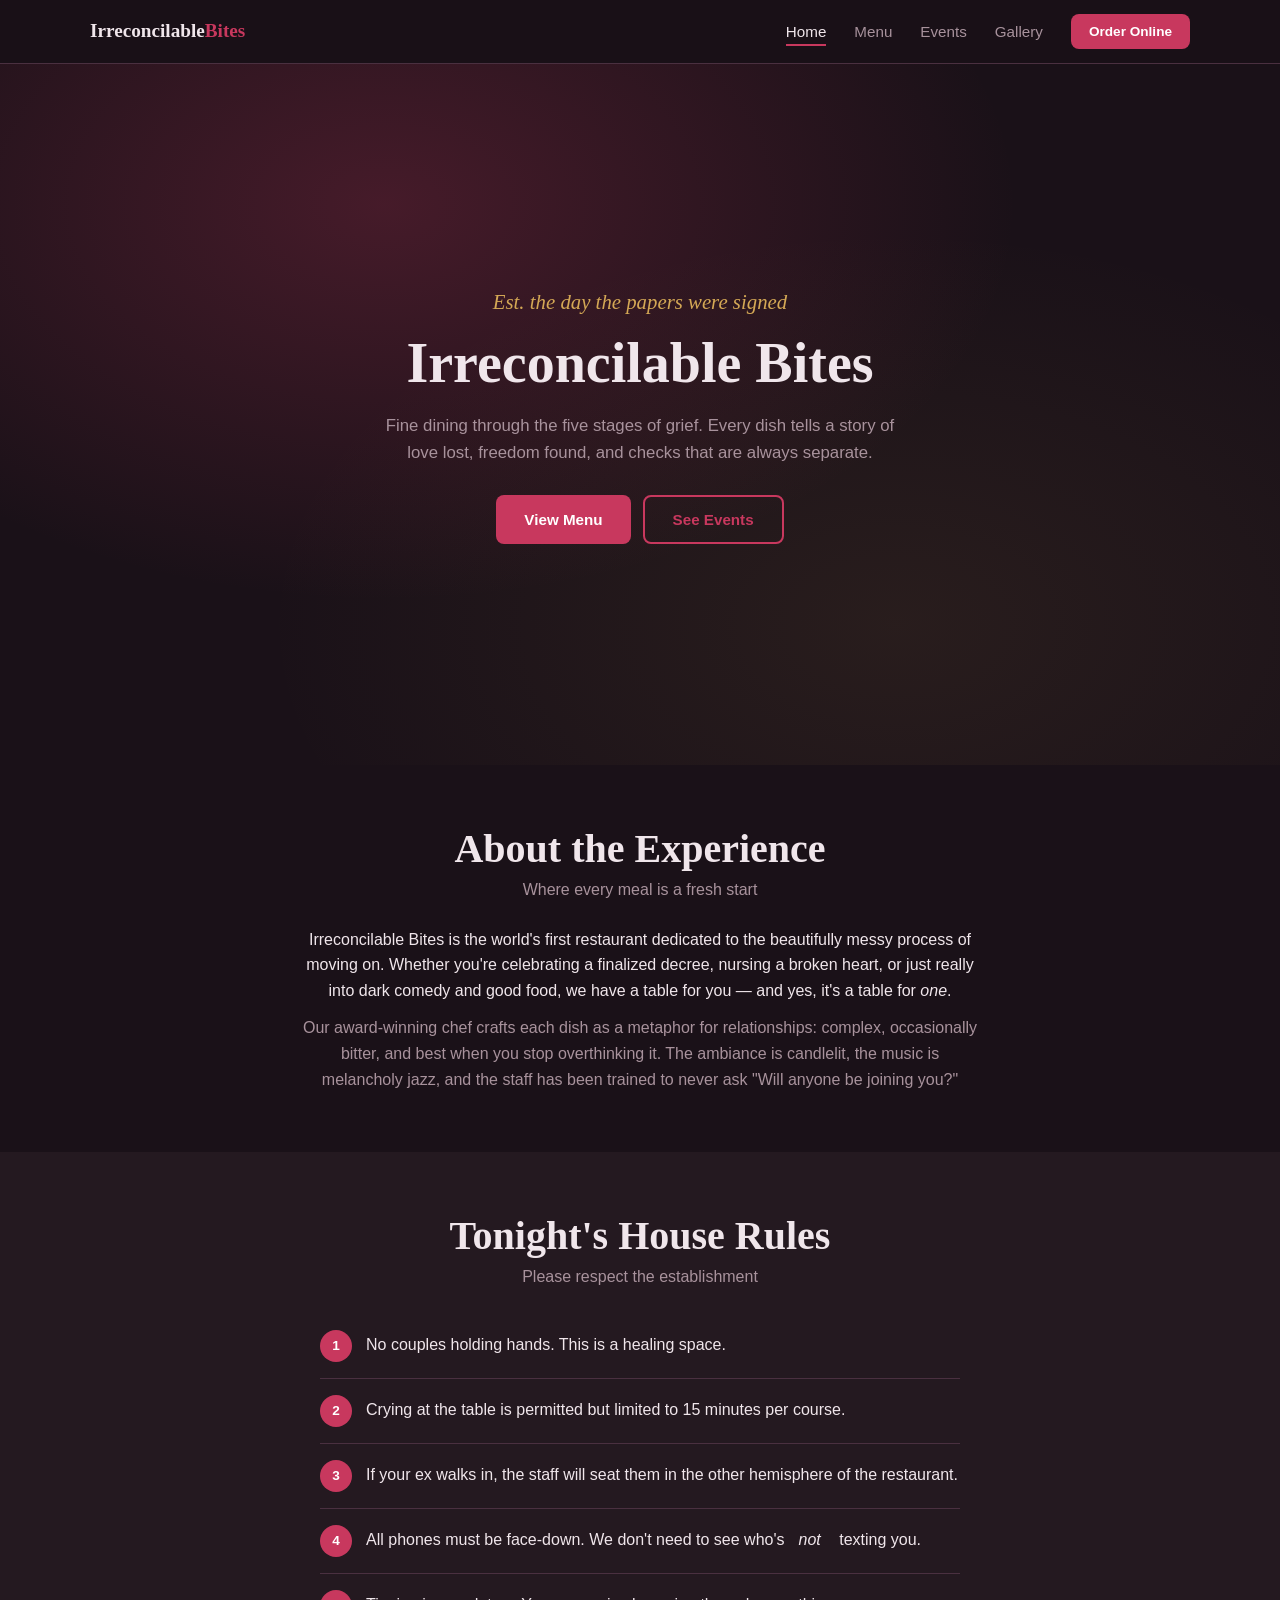
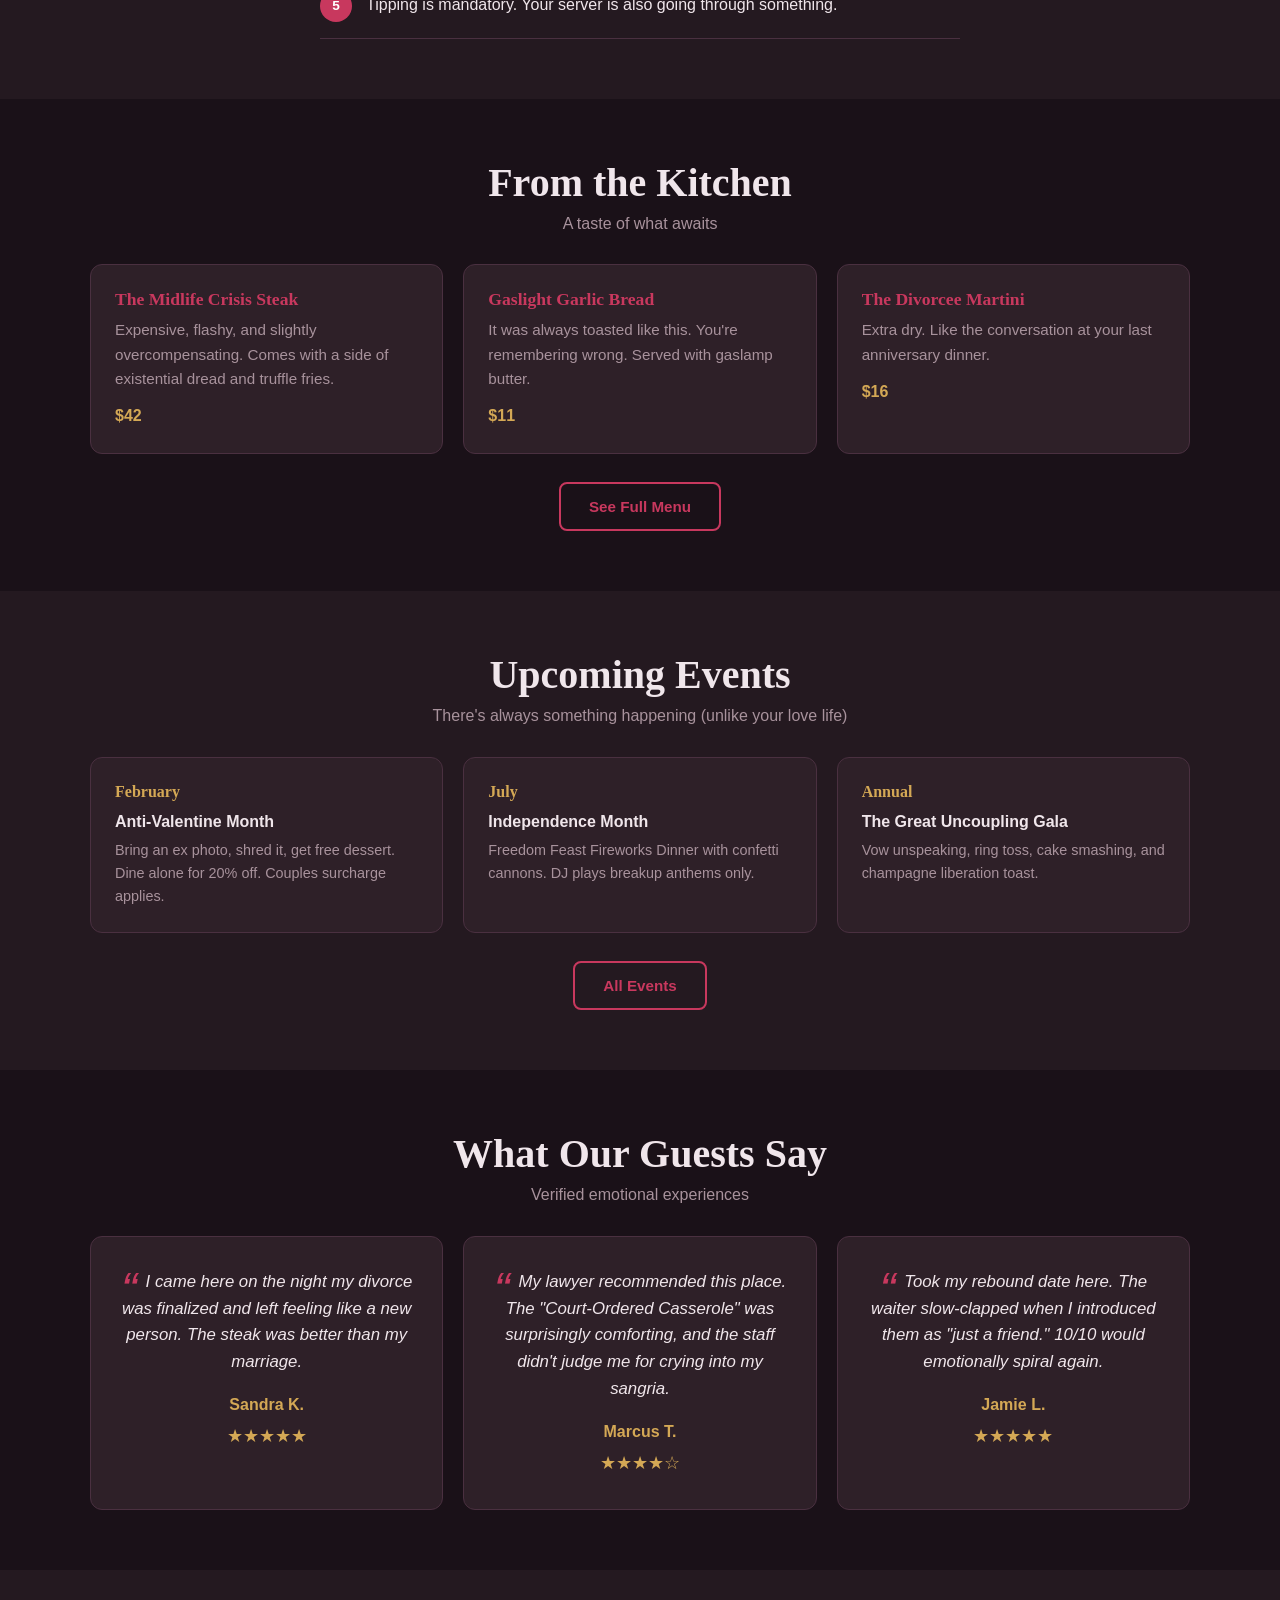
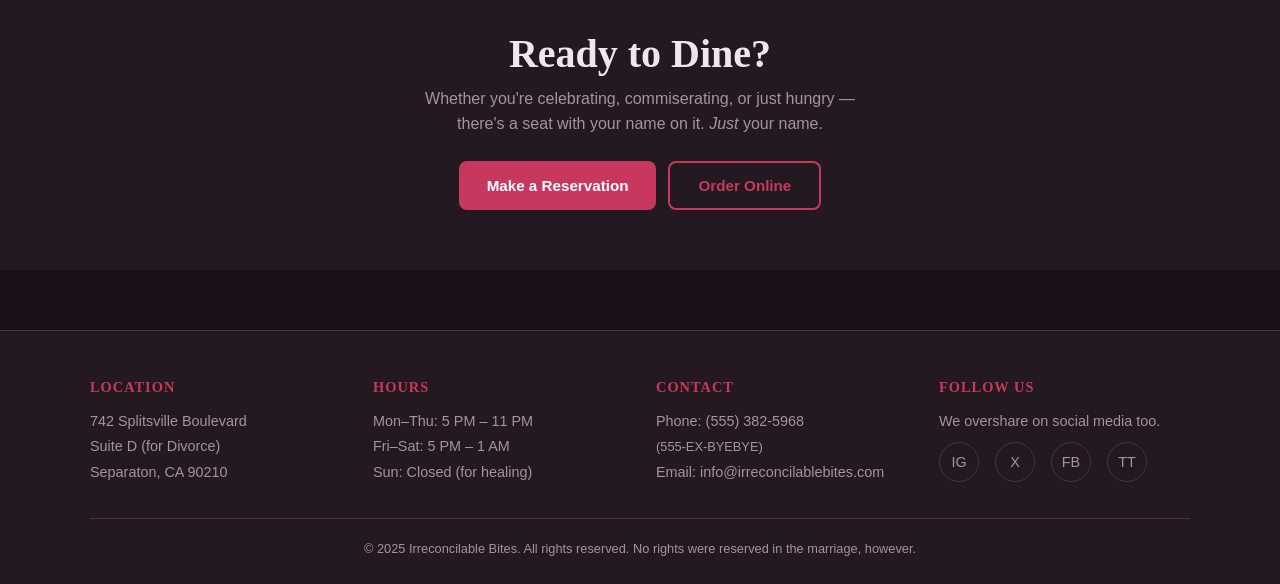
==== index.html @ db33abe3 "feat: build Irreconcilable Bites restaurant website Complete static website for a divorce-themed res" ====
<!DOCTYPE html>
<html lang="en">
<head>
  <meta charset="UTF-8">
  <meta name="viewport" content="width=device-width, initial-scale=1.0">
  <title>Irreconcilable Bites — Fine Dining Through the Five Stages</title>
  <meta name="description" content="A divorce-themed restaurant serving dark comedy, great food, and emotional closure. Book your table today.">
  <link rel="stylesheet" href="css/styles.css">
</head>
<body>

  <a href="#main" class="skip-link">Skip to main content</a>

  <!-- ─── Navigation ──────────────────────────── -->
  <nav class="site-nav" aria-label="Main navigation">
    <div class="container site-nav__inner">
      <a href="index.html" class="site-nav__logo" aria-label="Irreconcilable Bites Home">
        Irreconcilable<span>Bites</span>
      </a>
      <button class="site-nav__toggle" aria-expanded="false" aria-controls="nav-menu" aria-label="Toggle navigation menu">
        <span></span><span></span><span></span>
      </button>
      <ul id="nav-menu" class="site-nav__menu" data-open="false" role="list">
        <li><a href="index.html" class="site-nav__link" aria-current="page">Home</a></li>
        <li><a href="menu.html" class="site-nav__link">Menu</a></li>
        <li><a href="events.html" class="site-nav__link">Events</a></li>
        <li><a href="gallery.html" class="site-nav__link">Gallery</a></li>
        <li class="site-nav__order"><a href="#" class="btn btn--primary btn--sm" data-order-btn>Order Online</a></li>
      </ul>
    </div>
  </nav>

  <!-- ─── Hero ────────────────────────────────── -->
  <header class="hero">
    <div class="hero__content">
      <p class="hero__tagline">Est. the day the papers were signed</p>
      <h1 class="hero__title">Irreconcilable Bites</h1>
      <p class="hero__desc">
        Fine dining through the five stages of grief. Every dish tells a story of love lost, freedom found, and checks that are always&nbsp;separate.
      </p>
      <div class="btn-group hero__buttons">
        <a href="menu.html" class="btn btn--primary">View Menu</a>
        <a href="events.html" class="btn btn--outline">See Events</a>
      </div>
    </div>
  </header>

  <!-- ─── Main Content ────────────────────────── -->
  <main id="main">

    <!-- About -->
    <section class="section" aria-labelledby="about-heading">
      <div class="container text-center">
        <h2 id="about-heading">About the Experience</h2>
        <p class="section-subtitle">Where every meal is a fresh start</p>
        <div style="max-width:680px; margin:24px auto 0;">
          <p>
            Irreconcilable Bites is the world's first restaurant dedicated to the beautifully messy process of moving on. Whether you're celebrating a finalized decree, nursing a broken heart, or just really into dark comedy and good food, we have a table for you &mdash; and yes, it's a table for <em>one</em>.
          </p>
          <p style="margin-top:12px; color: var(--color-text-muted);">
            Our award-winning chef crafts each dish as a metaphor for relationships: complex, occasionally bitter, and best when you stop overthinking it. The ambiance is candlelit, the music is melancholy jazz, and the staff has been trained to never ask "Will anyone be joining you?"
          </p>
        </div>
      </div>
    </section>

    <!-- House Rules -->
    <section class="section section--alt" aria-labelledby="rules-heading">
      <div class="container text-center">
        <h2 id="rules-heading">Tonight's House Rules</h2>
        <p class="section-subtitle">Please respect the establishment</p>
        <ol class="rules-list">
          <li>No couples holding hands. This is a healing space.</li>
          <li>Crying at the table is permitted but limited to 15 minutes per course.</li>
          <li>If your ex walks in, the staff will seat them in the other hemisphere of the restaurant.</li>
          <li>All phones must be face-down. We don't need to see who's <em>not</em>&nbsp;texting you.</li>
          <li>Tipping is mandatory. Your server is also going through something.</li>
        </ol>
      </div>
    </section>

    <!-- Featured Menu Teaser -->
    <section class="section" aria-labelledby="menu-teaser-heading">
      <div class="container">
        <div class="text-center">
          <h2 id="menu-teaser-heading">From the Kitchen</h2>
          <p class="section-subtitle">A taste of what awaits</p>
        </div>
        <div class="grid grid--3" style="margin-top:28px;">
          <div class="card animate-in">
            <h3 style="color:var(--color-accent); font-size:1.1rem;">The Midlife Crisis Steak</h3>
            <p style="color:var(--color-text-muted); margin-top:8px; font-size:.95rem;">
              Expensive, flashy, and slightly overcompensating. Comes with a side of existential dread and truffle fries.
            </p>
            <p style="color:var(--color-gold); margin-top:12px; font-weight:700;">$42</p>
          </div>
          <div class="card animate-in">
            <h3 style="color:var(--color-accent); font-size:1.1rem;">Gaslight Garlic Bread</h3>
            <p style="color:var(--color-text-muted); margin-top:8px; font-size:.95rem;">
              It was always toasted like this. You're remembering wrong. Served with gaslamp butter.
            </p>
            <p style="color:var(--color-gold); margin-top:12px; font-weight:700;">$11</p>
          </div>
          <div class="card animate-in">
            <h3 style="color:var(--color-accent); font-size:1.1rem;">The Divorcee Martini</h3>
            <p style="color:var(--color-text-muted); margin-top:8px; font-size:.95rem;">
              Extra dry. Like the conversation at your last anniversary dinner.
            </p>
            <p style="color:var(--color-gold); margin-top:12px; font-weight:700;">$16</p>
          </div>
        </div>
        <div class="text-center" style="margin-top:28px;">
          <a href="menu.html" class="btn btn--outline">See Full Menu</a>
        </div>
      </div>
    </section>

    <!-- Featured Events Teaser -->
    <section class="section section--alt" aria-labelledby="events-teaser-heading">
      <div class="container">
        <div class="text-center">
          <h2 id="events-teaser-heading">Upcoming Events</h2>
          <p class="section-subtitle">There's always something happening (unlike your love life)</p>
        </div>
        <div class="grid grid--3" style="margin-top:28px;">
          <div class="card animate-in">
            <h3 style="font-size:1rem; color:var(--color-gold);">February</h3>
            <p style="font-weight:600; margin-top:8px;">Anti-Valentine Month</p>
            <p style="color:var(--color-text-muted); font-size:.9rem; margin-top:4px;">
              Bring an ex photo, shred it, get free dessert. Dine alone for 20% off. Couples surcharge applies.
            </p>
          </div>
          <div class="card animate-in">
            <h3 style="font-size:1rem; color:var(--color-gold);">July</h3>
            <p style="font-weight:600; margin-top:8px;">Independence Month</p>
            <p style="color:var(--color-text-muted); font-size:.9rem; margin-top:4px;">
              Freedom Feast Fireworks Dinner with confetti cannons. DJ plays breakup anthems only.
            </p>
          </div>
          <div class="card animate-in">
            <h3 style="font-size:1rem; color:var(--color-gold);">Annual</h3>
            <p style="font-weight:600; margin-top:8px;">The Great Uncoupling Gala</p>
            <p style="color:var(--color-text-muted); font-size:.9rem; margin-top:4px;">
              Vow unspeaking, ring toss, cake smashing, and champagne liberation toast.
            </p>
          </div>
        </div>
        <div class="text-center" style="margin-top:28px;">
          <a href="events.html" class="btn btn--outline">All Events</a>
        </div>
      </div>
    </section>

    <!-- Testimonials -->
    <section class="section" aria-labelledby="testimonials-heading">
      <div class="container">
        <div class="text-center">
          <h2 id="testimonials-heading">What Our Guests Say</h2>
          <p class="section-subtitle">Verified emotional experiences</p>
        </div>
        <div class="grid grid--3" style="margin-top:28px;">
          <div class="card testimonial animate-in">
            <p class="testimonial__text">
              I came here on the night my divorce was finalized and left feeling like a new person. The steak was better than my marriage.
            </p>
            <p class="testimonial__author">Sandra K.</p>
            <p class="testimonial__stars" aria-label="5 out of 5 stars">&#9733;&#9733;&#9733;&#9733;&#9733;</p>
          </div>
          <div class="card testimonial animate-in">
            <p class="testimonial__text">
              My lawyer recommended this place. The "Court-Ordered Casserole" was surprisingly comforting, and the staff didn't judge me for crying into my sangria.
            </p>
            <p class="testimonial__author">Marcus T.</p>
            <p class="testimonial__stars" aria-label="4 out of 5 stars">&#9733;&#9733;&#9733;&#9733;&#9734;</p>
          </div>
          <div class="card testimonial animate-in">
            <p class="testimonial__text">
              Took my rebound date here. The waiter slow-clapped when I introduced them as "just a friend." 10/10 would emotionally spiral again.
            </p>
            <p class="testimonial__author">Jamie L.</p>
            <p class="testimonial__stars" aria-label="5 out of 5 stars">&#9733;&#9733;&#9733;&#9733;&#9733;</p>
          </div>
        </div>
      </div>
    </section>

    <!-- CTA -->
    <section class="section section--alt text-center">
      <div class="container">
        <h2>Ready to Dine?</h2>
        <p style="color:var(--color-text-muted); margin-top:8px; max-width:480px; margin-left:auto; margin-right:auto;">
          Whether you're celebrating, commiserating, or just hungry &mdash; there's a seat with your name on it. <em>Just</em> your name.
        </p>
        <div class="btn-group" style="justify-content:center; margin-top:24px;">
          <button class="btn btn--primary" data-reservation-btn>Make a Reservation</button>
          <a href="#" class="btn btn--outline" data-order-btn>Order Online</a>
        </div>
      </div>
    </section>

  </main>

  <!-- ─── Footer ──────────────────────────────── -->
  <footer class="site-footer">
    <div class="container">
      <div class="footer-grid">
        <div class="footer-col">
          <h4>Location</h4>
          <p>
            742 Splitsville Boulevard<br>
            Suite D (for Divorce)<br>
            Separaton, CA 90210
          </p>
        </div>
        <div class="footer-col">
          <h4>Hours</h4>
          <p>
            Mon&ndash;Thu: 5 PM &ndash; 11 PM<br>
            Fri&ndash;Sat: 5 PM &ndash; 1 AM<br>
            Sun: Closed (for healing)
          </p>
        </div>
        <div class="footer-col">
          <h4>Contact</h4>
          <p>
            Phone: (555) 382-5968<br>
            <span style="font-size:.8rem; color:var(--color-text-muted);">(555-EX-BYEBYE)<br></span>
            Email: info@irreconcilablebites.com
          </p>
        </div>
        <div class="footer-col">
          <h4>Follow Us</h4>
          <p>We overshare on social media too.</p>
          <div class="footer-social">
            <a href="#" aria-label="Instagram" title="Instagram">IG</a>
            <a href="#" aria-label="Twitter / X" title="Twitter / X">X</a>
            <a href="#" aria-label="Facebook" title="Facebook">FB</a>
            <a href="#" aria-label="TikTok" title="TikTok">TT</a>
          </div>
        </div>
      </div>
      <div class="footer-bottom">
        <p>&copy; 2025 Irreconcilable Bites. All rights reserved. No rights were reserved in the marriage, however.</p>
      </div>
    </div>
  </footer>

  <!-- ─── Order Online Modal ──────────────────── -->
  <div class="modal-overlay" id="order-modal" data-open="false" role="dialog" aria-modal="true" aria-labelledby="order-modal-title">
    <div class="modal">
      <button class="modal__close" aria-label="Close modal">&times;</button>
      <div class="modal__icon" aria-hidden="true">&#9878;</div>
      <h2 id="order-modal-title">Online Ordering</h2>
      <p>Online ordering is currently <strong>under litigation</strong>. Our lawyers and our delivery drivers are working through some things.</p>
      <p style="font-size:.85rem; color:var(--color-text-muted);">Please visit us in person or call (555) 382-5968 to place a takeout order. Separate bags available upon request.</p>
      <button class="btn btn--primary" style="margin-top:12px;" onclick="document.getElementById('order-modal').setAttribute('data-open','false');document.body.style.overflow='';">Understood</button>
    </div>
  </div>

  <!-- ─── Reservation Modal ───────────────────── -->
  <div class="modal-overlay" id="reservation-modal" data-open="false" role="dialog" aria-modal="true" aria-labelledby="res-modal-title">
    <div class="modal" style="text-align:left;">
      <button class="modal__close" aria-label="Close modal">&times;</button>
      <h2 id="res-modal-title" style="text-align:center;">Make a Reservation</h2>
      <p style="text-align:center; margin-bottom:20px;">Tables for one are our specialty.</p>

      <form id="reservation-form" class="reservation-form" novalidate>
        <div class="form-group">
          <label for="res-name">Name</label>
          <input type="text" id="res-name" required placeholder="Your name (not your ex's)">
          <p class="form-error">Please enter your name.</p>
        </div>
        <div class="form-group">
          <label for="res-email">Email</label>
          <input type="email" id="res-email" required placeholder="you@freedom.com">
          <p class="form-error">Please enter a valid email.</p>
        </div>
        <div class="form-group">
          <label for="res-date">Date</label>
          <input type="date" id="res-date" required>
          <p class="form-error">Please select a date.</p>
        </div>
        <div class="form-group">
          <label for="res-guests">Party Size</label>
          <select id="res-guests" required>
            <option value="">Select...</option>
            <option value="1">1 (Recommended)</option>
            <option value="2">2 (We won't judge)</option>
            <option value="3-4">3-4</option>
            <option value="5+">5+ (Support group?)</option>
          </select>
          <p class="form-error">Please select a party size.</p>
        </div>
        <div class="form-group">
          <label for="res-occasion">Occasion</label>
          <select id="res-occasion">
            <option value="">Prefer not to say</option>
            <option value="finalization">Finalization Celebration</option>
            <option value="healing">Healing Dinner</option>
            <option value="rebound">Rebound Date</option>
            <option value="custody">Post-Custody Hearing</option>
            <option value="birthday">Birthday (Solo)</option>
            <option value="other">Other (It's complicated)</option>
          </select>
        </div>
        <button type="submit" class="btn btn--primary" style="width:100%; justify-content:center; margin-top:8px;">Submit Reservation</button>
      </form>

      <div class="reservation-success">
        <div style="text-align:center;">
          <div class="modal__icon" aria-hidden="true">&#9878;</div>
          <h3>Reservation Pending Arbitration</h3>
          <p style="margin-top:12px;">Your reservation has been submitted and is currently <strong>pending arbitration</strong>. A mediator (host) will contact you within 24&ndash;48 business hours to finalize seating arrangements.</p>
          <p style="font-size:.85rem; color:var(--color-text-muted); margin-top:8px;">Confirmation number: DIV-2025-&#8203;4829</p>
          <button class="btn btn--primary" style="margin-top:16px;" onclick="document.getElementById('reservation-modal').setAttribute('data-open','false');document.body.style.overflow='';">Close</button>
        </div>
      </div>
    </div>
  </div>

  <script src="js/main.js"></script>
</body>
</html>
---- css/styles.css ----
/* ===================================================
   Irreconcilable Bites — Global Stylesheet
   Mobile-first, CSS custom properties, dark & classy
   =================================================== */

/* --- CSS Variables / Theme --- */
:root {
  --color-bg: #1a1118;
  --color-bg-alt: #241920;
  --color-surface: #2e2028;
  --color-surface-hover: #3a2a33;
  --color-border: #4a3040;
  --color-text: #f0e6eb;
  --color-text-muted: #a8929c;
  --color-accent: #c8385e;
  --color-accent-hover: #e0476f;
  --color-accent-glow: rgba(200, 56, 94, 0.25);
  --color-gold: #d4a855;
  --color-success: #5cb85c;
  --font-heading: 'Georgia', 'Times New Roman', serif;
  --font-body: -apple-system, BlinkMacSystemFont, 'Segoe UI', Roboto, 'Helvetica Neue', Arial, sans-serif;
  --max-width: 1140px;
  --nav-height: 64px;
  --radius: 8px;
  --radius-lg: 12px;
  --shadow: 0 4px 24px rgba(0,0,0,.4);
  --shadow-sm: 0 2px 8px rgba(0,0,0,.3);
  --transition: .25s ease;
}

/* --- Reset & Base --- */
*, *::before, *::after { box-sizing: border-box; margin: 0; padding: 0; }

html {
  scroll-behavior: smooth;
  scroll-padding-top: calc(var(--nav-height) + 16px);
}

body {
  font-family: var(--font-body);
  background: var(--color-bg);
  color: var(--color-text);
  line-height: 1.6;
  -webkit-font-smoothing: antialiased;
  overflow-x: hidden;
}

img { max-width: 100%; display: block; }

a {
  color: var(--color-accent);
  text-decoration: none;
  transition: color var(--transition);
}
a:hover, a:focus-visible { color: var(--color-accent-hover); }

/* --- Skip Link --- */
.skip-link {
  position: absolute;
  top: -100%;
  left: 16px;
  background: var(--color-accent);
  color: #fff;
  padding: 8px 16px;
  border-radius: var(--radius);
  z-index: 10000;
  font-weight: 600;
  transition: top var(--transition);
}
.skip-link:focus {
  top: 8px;
}

/* --- Focus States --- */
:focus-visible {
  outline: 2px solid var(--color-accent);
  outline-offset: 2px;
}

/* --- Typography --- */
h1, h2, h3, h4, h5, h6 {
  font-family: var(--font-heading);
  line-height: 1.2;
  color: var(--color-text);
}
h1 { font-size: clamp(2rem, 5vw, 3.5rem); }
h2 { font-size: clamp(1.5rem, 4vw, 2.5rem); }
h3 { font-size: clamp(1.2rem, 3vw, 1.6rem); }

.section-subtitle {
  color: var(--color-text-muted);
  font-size: 1rem;
  margin-top: .25rem;
}

/* --- Layout Utilities --- */
.container {
  width: 100%;
  max-width: var(--max-width);
  margin: 0 auto;
  padding: 0 20px;
}

.section {
  padding: 60px 0;
}

.section--alt {
  background: var(--color-bg-alt);
}

.text-center { text-align: center; }

/* --- Buttons --- */
.btn {
  display: inline-flex;
  align-items: center;
  gap: 6px;
  padding: 12px 28px;
  border: none;
  border-radius: var(--radius);
  font-family: var(--font-body);
  font-size: .95rem;
  font-weight: 600;
  cursor: pointer;
  transition: all var(--transition);
  text-decoration: none;
  line-height: 1.4;
}

.btn--primary {
  background: var(--color-accent);
  color: #fff;
}
.btn--primary:hover, .btn--primary:focus-visible {
  background: var(--color-accent-hover);
  color: #fff;
  transform: translateY(-1px);
  box-shadow: 0 4px 16px var(--color-accent-glow);
}
.btn--primary:active { transform: translateY(0); }

.btn--outline {
  background: transparent;
  color: var(--color-accent);
  border: 2px solid var(--color-accent);
}
.btn--outline:hover, .btn--outline:focus-visible {
  background: var(--color-accent);
  color: #fff;
  transform: translateY(-1px);
}

.btn--ghost {
  background: transparent;
  color: var(--color-text-muted);
  padding: 8px 16px;
}
.btn--ghost:hover { color: var(--color-text); }

.btn--sm { padding: 8px 18px; font-size: .85rem; }

.btn-group {
  display: flex;
  flex-wrap: wrap;
  gap: 12px;
}

/* --- Navigation --- */
.site-nav {
  position: sticky;
  top: 0;
  z-index: 1000;
  background: rgba(26, 17, 24, .92);
  backdrop-filter: blur(12px);
  -webkit-backdrop-filter: blur(12px);
  border-bottom: 1px solid var(--color-border);
  height: var(--nav-height);
}

.site-nav__inner {
  display: flex;
  align-items: center;
  justify-content: space-between;
  height: 100%;
}

.site-nav__logo {
  font-family: var(--font-heading);
  font-size: 1.2rem;
  color: var(--color-text);
  font-weight: 700;
  white-space: nowrap;
}
.site-nav__logo span { color: var(--color-accent); }

.site-nav__toggle {
  display: flex;
  flex-direction: column;
  gap: 5px;
  background: none;
  border: none;
  cursor: pointer;
  padding: 8px;
  z-index: 1001;
}
.site-nav__toggle span {
  display: block;
  width: 24px;
  height: 2px;
  background: var(--color-text);
  transition: all var(--transition);
  border-radius: 2px;
}
.site-nav__toggle[aria-expanded="true"] span:nth-child(1) {
  transform: translateY(7px) rotate(45deg);
}
.site-nav__toggle[aria-expanded="true"] span:nth-child(2) { opacity: 0; }
.site-nav__toggle[aria-expanded="true"] span:nth-child(3) {
  transform: translateY(-7px) rotate(-45deg);
}

.site-nav__menu {
  list-style: none;
  position: fixed;
  top: var(--nav-height);
  left: 0;
  right: 0;
  bottom: 0;
  background: var(--color-bg);
  display: flex;
  flex-direction: column;
  align-items: center;
  justify-content: center;
  gap: 24px;
  transform: translateX(100%);
  transition: transform .3s ease;
}
.site-nav__menu[data-open="true"] {
  transform: translateX(0);
}

.site-nav__link {
  color: var(--color-text-muted);
  font-size: 1.1rem;
  font-weight: 500;
  padding: 4px 0;
  position: relative;
  transition: color var(--transition);
}
.site-nav__link::after {
  content: '';
  position: absolute;
  bottom: -2px;
  left: 0;
  width: 0;
  height: 2px;
  background: var(--color-accent);
  transition: width var(--transition);
}
.site-nav__link:hover,
.site-nav__link:focus-visible,
.site-nav__link[aria-current="page"] {
  color: var(--color-text);
}
.site-nav__link:hover::after,
.site-nav__link:focus-visible::after,
.site-nav__link[aria-current="page"]::after {
  width: 100%;
}

.site-nav__order {
  margin-top: 8px;
}

/* Desktop nav */
@media (min-width: 768px) {
  .site-nav__toggle { display: none; }

  .site-nav__menu {
    position: static;
    transform: none;
    flex-direction: row;
    background: none;
    gap: 28px;
  }

  .site-nav__link { font-size: .95rem; }
  .site-nav__order { margin-top: 0; }
}

/* --- Hero --- */
.hero {
  min-height: calc(85vh - var(--nav-height));
  display: flex;
  align-items: center;
  justify-content: center;
  text-align: center;
  padding: 60px 20px;
  position: relative;
  background:
    radial-gradient(ellipse at 30% 20%, var(--color-accent-glow) 0%, transparent 50%),
    radial-gradient(ellipse at 70% 80%, rgba(212, 168, 85, .08) 0%, transparent 50%),
    var(--color-bg);
}

.hero__content { max-width: 700px; }

.hero__tagline {
  font-family: var(--font-heading);
  font-style: italic;
  font-size: clamp(1rem, 2.5vw, 1.3rem);
  color: var(--color-gold);
  margin-bottom: 12px;
}

.hero__title {
  margin-bottom: 16px;
}

.hero__desc {
  color: var(--color-text-muted);
  font-size: 1.05rem;
  margin-bottom: 28px;
  max-width: 540px;
  margin-left: auto;
  margin-right: auto;
}

.hero__buttons {
  justify-content: center;
}

/* --- Cards --- */
.card {
  background: var(--color-surface);
  border: 1px solid var(--color-border);
  border-radius: var(--radius-lg);
  padding: 24px;
  transition: all var(--transition);
}
.card:hover {
  border-color: var(--color-accent);
  box-shadow: 0 0 0 1px var(--color-accent), var(--shadow);
}

/* --- Grid Layouts --- */
.grid { display: grid; gap: 20px; }
.grid--2 { grid-template-columns: 1fr; }
.grid--3 { grid-template-columns: 1fr; }
.grid--4 { grid-template-columns: repeat(2, 1fr); }

@media (min-width: 640px) {
  .grid--2 { grid-template-columns: repeat(2, 1fr); }
  .grid--3 { grid-template-columns: repeat(2, 1fr); }
}

@media (min-width: 900px) {
  .grid--3 { grid-template-columns: repeat(3, 1fr); }
  .grid--4 { grid-template-columns: repeat(4, 1fr); }
}

/* --- House Rules --- */
.rules-list {
  list-style: none;
  max-width: 640px;
  margin: 24px auto 0;
  counter-reset: rule;
}
.rules-list li {
  counter-increment: rule;
  padding: 16px 0;
  border-bottom: 1px solid var(--color-border);
  display: flex;
  gap: 14px;
  align-items: baseline;
}
.rules-list li::before {
  content: counter(rule);
  display: flex;
  align-items: center;
  justify-content: center;
  min-width: 32px;
  height: 32px;
  border-radius: 50%;
  background: var(--color-accent);
  color: #fff;
  font-weight: 700;
  font-size: .85rem;
}

/* --- Testimonials --- */
.testimonial {
  text-align: center;
  padding: 32px 24px;
}
.testimonial__text {
  font-style: italic;
  font-size: 1.05rem;
  margin-bottom: 16px;
  position: relative;
}
.testimonial__text::before {
  content: '\201C';
  font-size: 3rem;
  color: var(--color-accent);
  line-height: 0;
  vertical-align: -.4em;
  margin-right: 4px;
}
.testimonial__author {
  color: var(--color-gold);
  font-weight: 600;
}
.testimonial__stars {
  color: var(--color-gold);
  font-size: 1.1rem;
  margin-top: 4px;
}

/* --- Menu Page --- */
.accordion { margin-top: 24px; }

.accordion__item {
  border: 1px solid var(--color-border);
  border-radius: var(--radius-lg);
  margin-bottom: 12px;
  overflow: hidden;
}

.accordion__header {
  width: 100%;
  background: var(--color-surface);
  border: none;
  color: var(--color-text);
  font-family: var(--font-heading);
  font-size: 1.15rem;
  padding: 18px 24px;
  display: flex;
  align-items: center;
  justify-content: space-between;
  cursor: pointer;
  transition: background var(--transition);
}
.accordion__header:hover { background: var(--color-surface-hover); }

.accordion__icon {
  font-size: 1.3rem;
  transition: transform var(--transition);
  color: var(--color-accent);
}
.accordion__header[aria-expanded="true"] .accordion__icon {
  transform: rotate(180deg);
}

.accordion__body {
  max-height: 0;
  overflow: hidden;
  transition: max-height .35s ease;
}
.accordion__body__inner {
  padding: 0 24px 20px;
}

.menu-item {
  padding: 14px 0;
  border-bottom: 1px solid var(--color-border);
  display: flex;
  justify-content: space-between;
  align-items: flex-start;
  gap: 16px;
}
.menu-item:last-child { border-bottom: none; }

.menu-item__info { flex: 1; }
.menu-item__name {
  font-weight: 600;
  color: var(--color-text);
}
.menu-item__desc {
  color: var(--color-text-muted);
  font-size: .9rem;
  margin-top: 2px;
}
.menu-item__price {
  color: var(--color-gold);
  font-weight: 700;
  white-space: nowrap;
}

/* --- Separate Checks Toggle --- */
.separate-checks-bar {
  display: flex;
  align-items: center;
  justify-content: center;
  gap: 12px;
  padding: 16px;
  margin-bottom: 24px;
  background: var(--color-surface);
  border: 1px solid var(--color-border);
  border-radius: var(--radius-lg);
}

.toggle-switch {
  position: relative;
  width: 52px;
  height: 28px;
}
.toggle-switch input {
  opacity: 0;
  width: 0;
  height: 0;
  position: absolute;
}
.toggle-switch__slider {
  position: absolute;
  inset: 0;
  background: var(--color-border);
  border-radius: 28px;
  cursor: pointer;
  transition: background var(--transition);
}
.toggle-switch__slider::before {
  content: '';
  position: absolute;
  width: 22px;
  height: 22px;
  left: 3px;
  bottom: 3px;
  background: #fff;
  border-radius: 50%;
  transition: transform var(--transition);
}
.toggle-switch input:checked + .toggle-switch__slider {
  background: var(--color-accent);
}
.toggle-switch input:checked + .toggle-switch__slider::before {
  transform: translateX(24px);
}
.toggle-switch input:focus-visible + .toggle-switch__slider {
  outline: 2px solid var(--color-accent);
  outline-offset: 2px;
}

/* Separate checks mode */
.menu-split {
  display: grid;
  grid-template-columns: 1fr;
  gap: 24px;
}

.menu-split--active {
  grid-template-columns: 1fr 1fr;
}

@media (max-width: 767px) {
  .menu-split--active {
    grid-template-columns: 1fr;
  }
}

.menu-split__column {
  display: none;
}
.menu-split--active .menu-split__column {
  display: block;
}
.menu-split--active .menu-split__column:first-child {
  display: block;
}

.split-label {
  display: none;
  text-align: center;
  padding: 10px;
  margin-bottom: 16px;
  background: var(--color-accent);
  color: #fff;
  border-radius: var(--radius);
  font-weight: 600;
  font-size: .9rem;
}
.menu-split--active .split-label { display: block; }

.mood-tag {
  display: none;
  font-size: .8rem;
  color: var(--color-gold);
  font-style: italic;
  margin-top: 2px;
}
.menu-split--active .mood-tag { display: block; }

/* --- Events Page --- */
.event-month {
  margin-bottom: 40px;
}
.event-month__title {
  font-family: var(--font-heading);
  color: var(--color-accent);
  font-size: 1.4rem;
  margin-bottom: 16px;
  padding-bottom: 8px;
  border-bottom: 2px solid var(--color-border);
}

.event-list {
  list-style: none;
}
.event-list li {
  padding: 12px 0;
  border-bottom: 1px solid var(--color-border);
  padding-left: 20px;
  position: relative;
}
.event-list li::before {
  content: '';
  position: absolute;
  left: 0;
  top: 20px;
  width: 8px;
  height: 8px;
  border-radius: 50%;
  background: var(--color-accent);
}
.event-list li:last-child { border-bottom: none; }

.event-list__name {
  font-weight: 600;
  color: var(--color-text);
}
.event-list__desc {
  color: var(--color-text-muted);
  font-size: .9rem;
}

.annual-event {
  margin-top: 40px;
  padding: 32px;
  background: linear-gradient(135deg, var(--color-surface), var(--color-bg-alt));
  border: 2px solid var(--color-gold);
  border-radius: var(--radius-lg);
  text-align: center;
}
.annual-event h3 {
  color: var(--color-gold);
  margin-bottom: 12px;
}

/* --- Gallery --- */
.gallery-filters {
  display: flex;
  flex-wrap: wrap;
  gap: 8px;
  justify-content: center;
  margin-bottom: 32px;
}

.filter-btn {
  padding: 8px 20px;
  border: 1px solid var(--color-border);
  border-radius: 999px;
  background: transparent;
  color: var(--color-text-muted);
  font-size: .9rem;
  cursor: pointer;
  transition: all var(--transition);
}
.filter-btn:hover,
.filter-btn[aria-pressed="true"] {
  background: var(--color-accent);
  color: #fff;
  border-color: var(--color-accent);
}

.gallery-grid {
  display: grid;
  grid-template-columns: repeat(2, 1fr);
  gap: 16px;
}

@media (min-width: 640px) {
  .gallery-grid { grid-template-columns: repeat(3, 1fr); }
}
@media (min-width: 900px) {
  .gallery-grid { grid-template-columns: repeat(4, 1fr); }
}

.gallery-item {
  border-radius: var(--radius-lg);
  overflow: hidden;
  cursor: pointer;
  position: relative;
  aspect-ratio: 4/3;
  background: var(--color-surface);
  border: 1px solid var(--color-border);
  transition: all var(--transition);
}
.gallery-item:hover {
  transform: scale(1.02);
  border-color: var(--color-accent);
}
.gallery-item svg {
  width: 100%;
  height: 100%;
}
.gallery-item__overlay {
  position: absolute;
  bottom: 0;
  left: 0;
  right: 0;
  padding: 12px;
  background: linear-gradient(transparent, rgba(0,0,0,.8));
  color: #fff;
  font-size: .85rem;
  opacity: 0;
  transition: opacity var(--transition);
}
.gallery-item:hover .gallery-item__overlay,
.gallery-item:focus-visible .gallery-item__overlay {
  opacity: 1;
}

/* Hide items that don't match the current filter */
.gallery-item[data-hidden="true"] {
  display: none;
}

/* --- Lightbox --- */
.lightbox {
  position: fixed;
  inset: 0;
  z-index: 2000;
  background: rgba(0,0,0,.9);
  display: flex;
  align-items: center;
  justify-content: center;
  flex-direction: column;
  gap: 16px;
  padding: 24px;
  opacity: 0;
  pointer-events: none;
  transition: opacity .3s ease;
}
.lightbox[data-open="true"] {
  opacity: 1;
  pointer-events: auto;
}

.lightbox__content {
  max-width: 720px;
  width: 100%;
  border-radius: var(--radius-lg);
  overflow: hidden;
  background: var(--color-surface);
}
.lightbox__content svg {
  width: 100%;
  height: auto;
}

.lightbox__caption {
  color: var(--color-text);
  font-size: 1rem;
  text-align: center;
  padding: 16px;
}

.lightbox__close {
  position: absolute;
  top: 20px;
  right: 20px;
  background: none;
  border: none;
  color: #fff;
  font-size: 2rem;
  cursor: pointer;
  width: 48px;
  height: 48px;
  display: flex;
  align-items: center;
  justify-content: center;
  border-radius: 50%;
  transition: background var(--transition);
}
.lightbox__close:hover { background: rgba(255,255,255,.1); }

.lightbox__nav {
  position: absolute;
  top: 50%;
  transform: translateY(-50%);
  background: rgba(255,255,255,.1);
  border: none;
  color: #fff;
  font-size: 1.8rem;
  cursor: pointer;
  width: 48px;
  height: 48px;
  border-radius: 50%;
  display: flex;
  align-items: center;
  justify-content: center;
  transition: background var(--transition);
}
.lightbox__nav:hover { background: rgba(255,255,255,.2); }
.lightbox__nav--prev { left: 16px; }
.lightbox__nav--next { right: 16px; }

/* --- Modal --- */
.modal-overlay {
  position: fixed;
  inset: 0;
  z-index: 3000;
  background: rgba(0,0,0,.7);
  display: flex;
  align-items: center;
  justify-content: center;
  padding: 24px;
  opacity: 0;
  pointer-events: none;
  transition: opacity .3s ease;
}
.modal-overlay[data-open="true"] {
  opacity: 1;
  pointer-events: auto;
}

.modal {
  background: var(--color-surface);
  border: 1px solid var(--color-border);
  border-radius: var(--radius-lg);
  padding: 32px;
  max-width: 500px;
  width: 100%;
  position: relative;
  text-align: center;
}

.modal__close {
  position: absolute;
  top: 12px;
  right: 12px;
  background: none;
  border: none;
  color: var(--color-text-muted);
  font-size: 1.5rem;
  cursor: pointer;
  width: 36px;
  height: 36px;
  display: flex;
  align-items: center;
  justify-content: center;
  border-radius: 50%;
  transition: all var(--transition);
}
.modal__close:hover { color: var(--color-text); background: var(--color-surface-hover); }

.modal__icon {
  font-size: 3rem;
  margin-bottom: 12px;
}

.modal h2 {
  font-size: 1.4rem;
  margin-bottom: 12px;
}

.modal p {
  color: var(--color-text-muted);
  margin-bottom: 20px;
}

/* --- Reservation Modal --- */
.reservation-form {
  text-align: left;
}
.reservation-form .form-group {
  margin-bottom: 16px;
}
.reservation-form label {
  display: block;
  margin-bottom: 4px;
  font-size: .9rem;
  color: var(--color-text-muted);
}
.reservation-form input,
.reservation-form select {
  width: 100%;
  padding: 10px 14px;
  background: var(--color-bg);
  border: 1px solid var(--color-border);
  border-radius: var(--radius);
  color: var(--color-text);
  font-size: .95rem;
  font-family: var(--font-body);
  transition: border-color var(--transition);
}
.reservation-form input:focus,
.reservation-form select:focus {
  border-color: var(--color-accent);
  outline: none;
}
.reservation-form input.invalid {
  border-color: #e74c3c;
}
.form-error {
  color: #e74c3c;
  font-size: .8rem;
  margin-top: 4px;
  display: none;
}
.form-error.visible { display: block; }

.reservation-success {
  display: none;
}
.reservation-success.visible {
  display: block;
}

/* --- Footer --- */
.site-footer {
  background: var(--color-bg-alt);
  border-top: 1px solid var(--color-border);
  padding: 48px 0 24px;
  margin-top: 60px;
}

.footer-grid {
  display: grid;
  grid-template-columns: 1fr;
  gap: 32px;
  margin-bottom: 32px;
}

@media (min-width: 640px) {
  .footer-grid { grid-template-columns: repeat(2, 1fr); }
}
@media (min-width: 900px) {
  .footer-grid { grid-template-columns: repeat(4, 1fr); }
}

.footer-col h4 {
  font-size: .9rem;
  text-transform: uppercase;
  letter-spacing: 1px;
  color: var(--color-accent);
  margin-bottom: 12px;
}

.footer-col p,
.footer-col li {
  color: var(--color-text-muted);
  font-size: .9rem;
  line-height: 1.8;
}
.footer-col ul { list-style: none; }
.footer-col a { color: var(--color-text-muted); }
.footer-col a:hover { color: var(--color-accent); }

.footer-social {
  display: flex;
  gap: 16px;
  margin-top: 8px;
}
.footer-social a {
  display: flex;
  align-items: center;
  justify-content: center;
  width: 40px;
  height: 40px;
  border-radius: 50%;
  border: 1px solid var(--color-border);
  color: var(--color-text-muted);
  font-size: .9rem;
  transition: all var(--transition);
}
.footer-social a:hover {
  border-color: var(--color-accent);
  color: var(--color-accent);
  background: var(--color-accent-glow);
}

.footer-bottom {
  border-top: 1px solid var(--color-border);
  padding-top: 20px;
  text-align: center;
  color: var(--color-text-muted);
  font-size: .8rem;
}

/* --- Print Styles --- */
@media print {
  .site-nav, .site-footer, .btn, .gallery-filters, .separate-checks-bar,
  .skip-link, .modal-overlay, .lightbox { display: none !important; }

  body {
    background: #fff;
    color: #000;
  }
  h1, h2, h3, h4, h5, h6 { color: #000; }
  .event-month__title { color: #333; border-color: #999; }
  .event-list li::before { background: #333; }
  .annual-event { border-color: #999; background: #f9f9f9; }
  .section { padding: 20px 0; }

  @page { margin: 2cm; }
}

/* --- Animations --- */
@keyframes fadeInUp {
  from { opacity: 0; transform: translateY(20px); }
  to { opacity: 1; transform: translateY(0); }
}

.animate-in {
  opacity: 0;
  animation: fadeInUp .5s ease forwards;
}
.animate-in:nth-child(2) { animation-delay: .1s; }
.animate-in:nth-child(3) { animation-delay: .2s; }
.animate-in:nth-child(4) { animation-delay: .3s; }
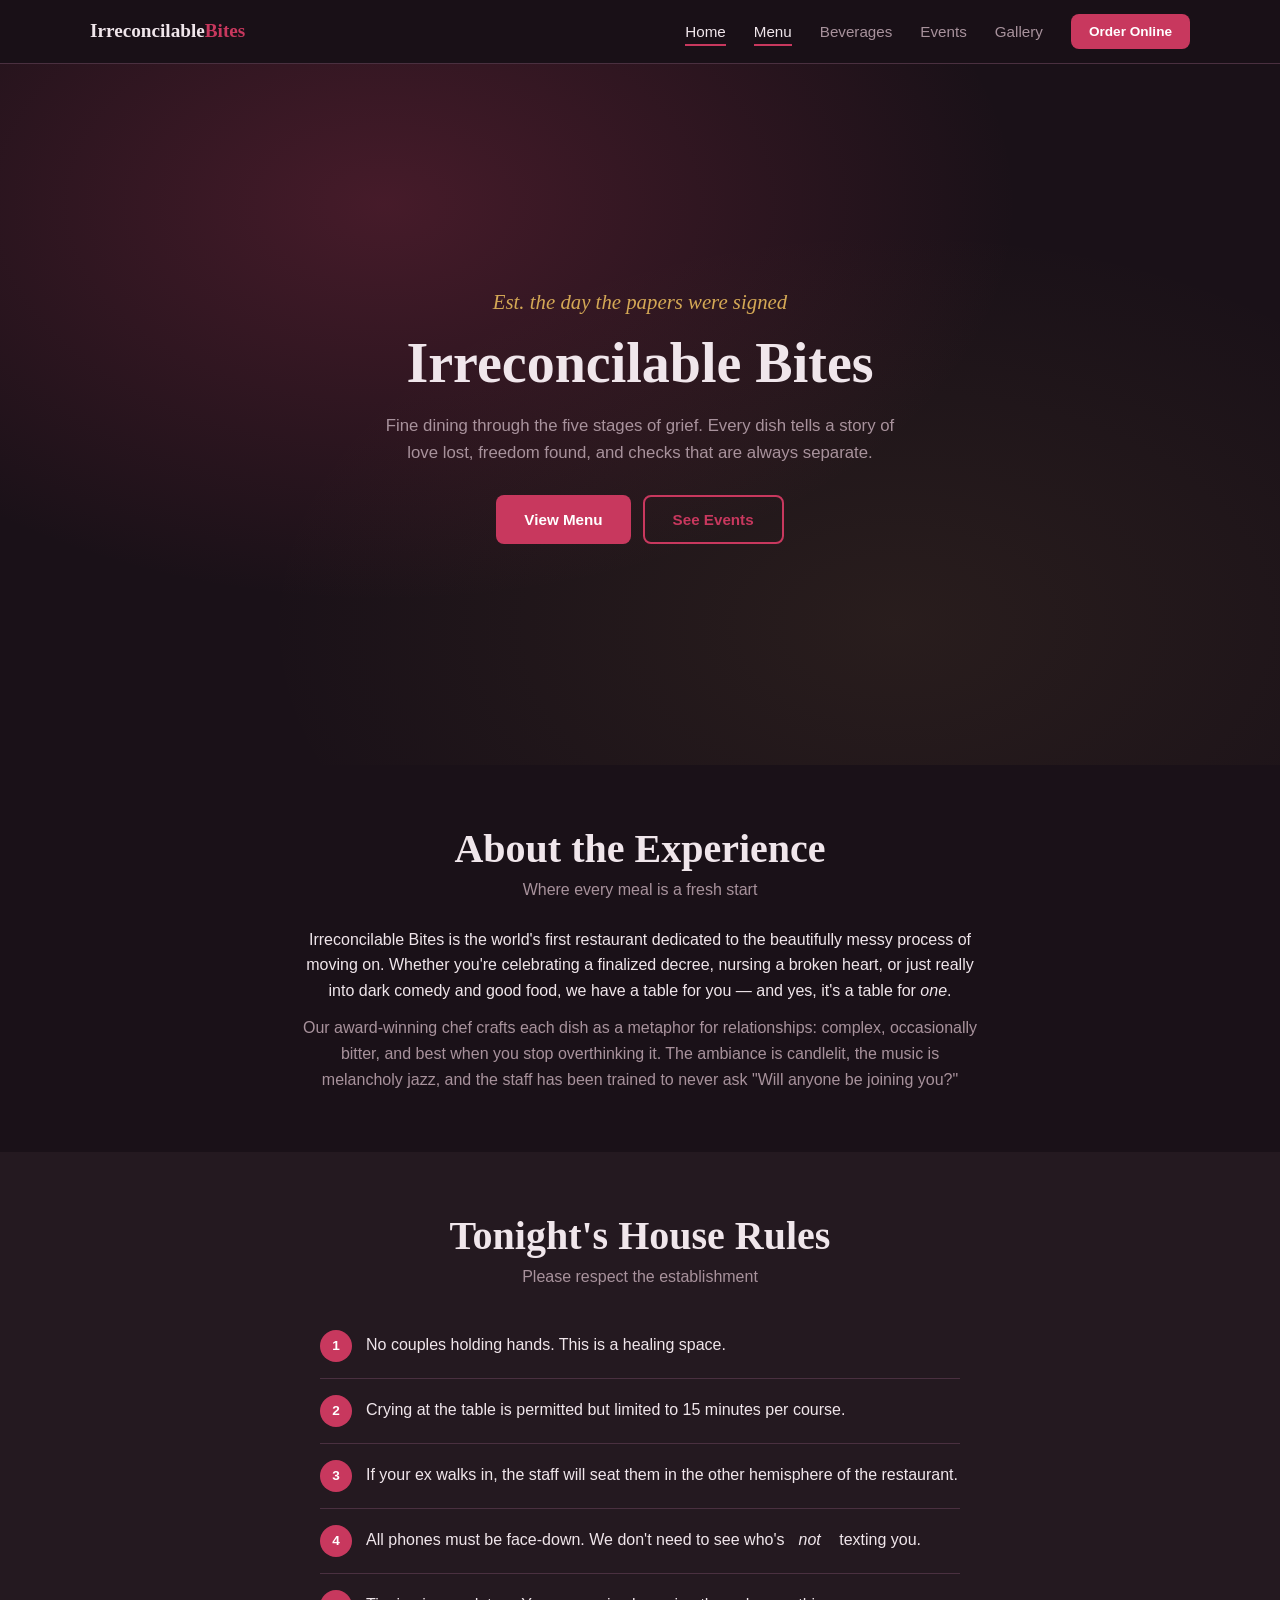
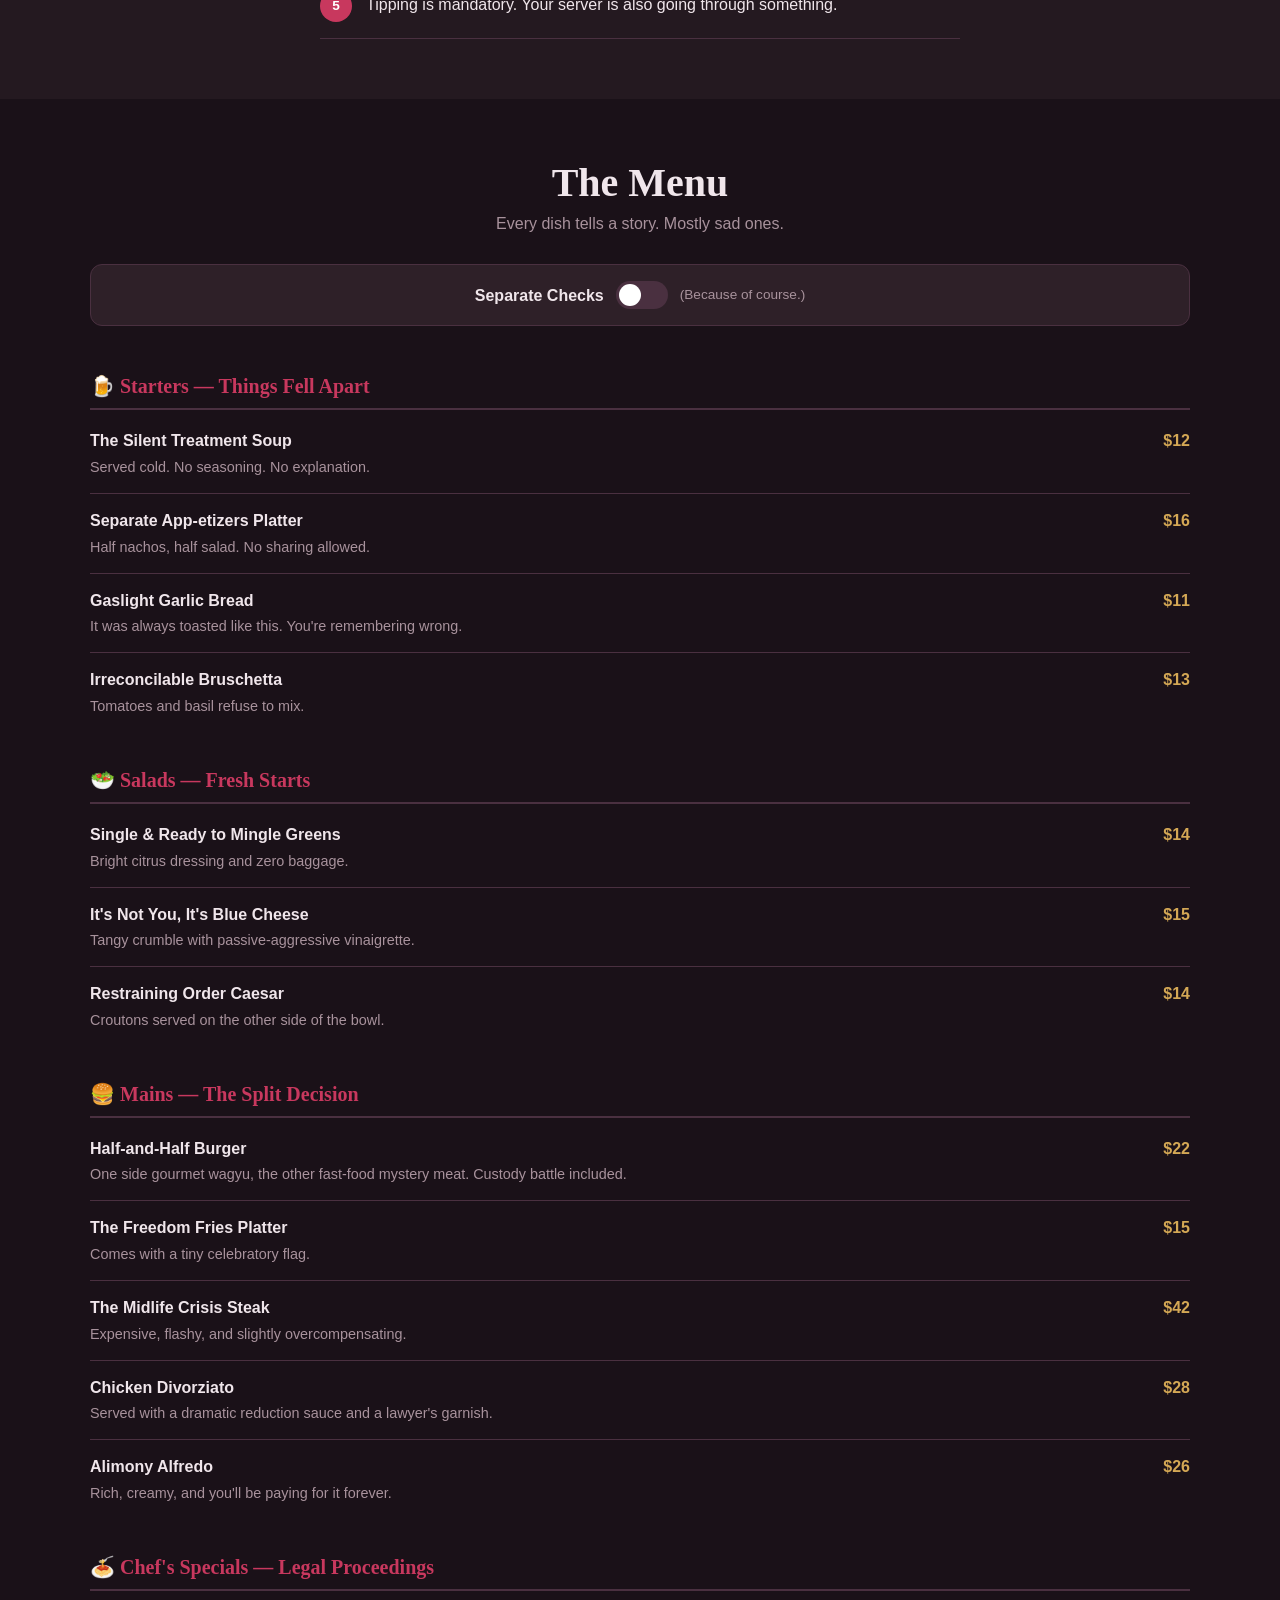
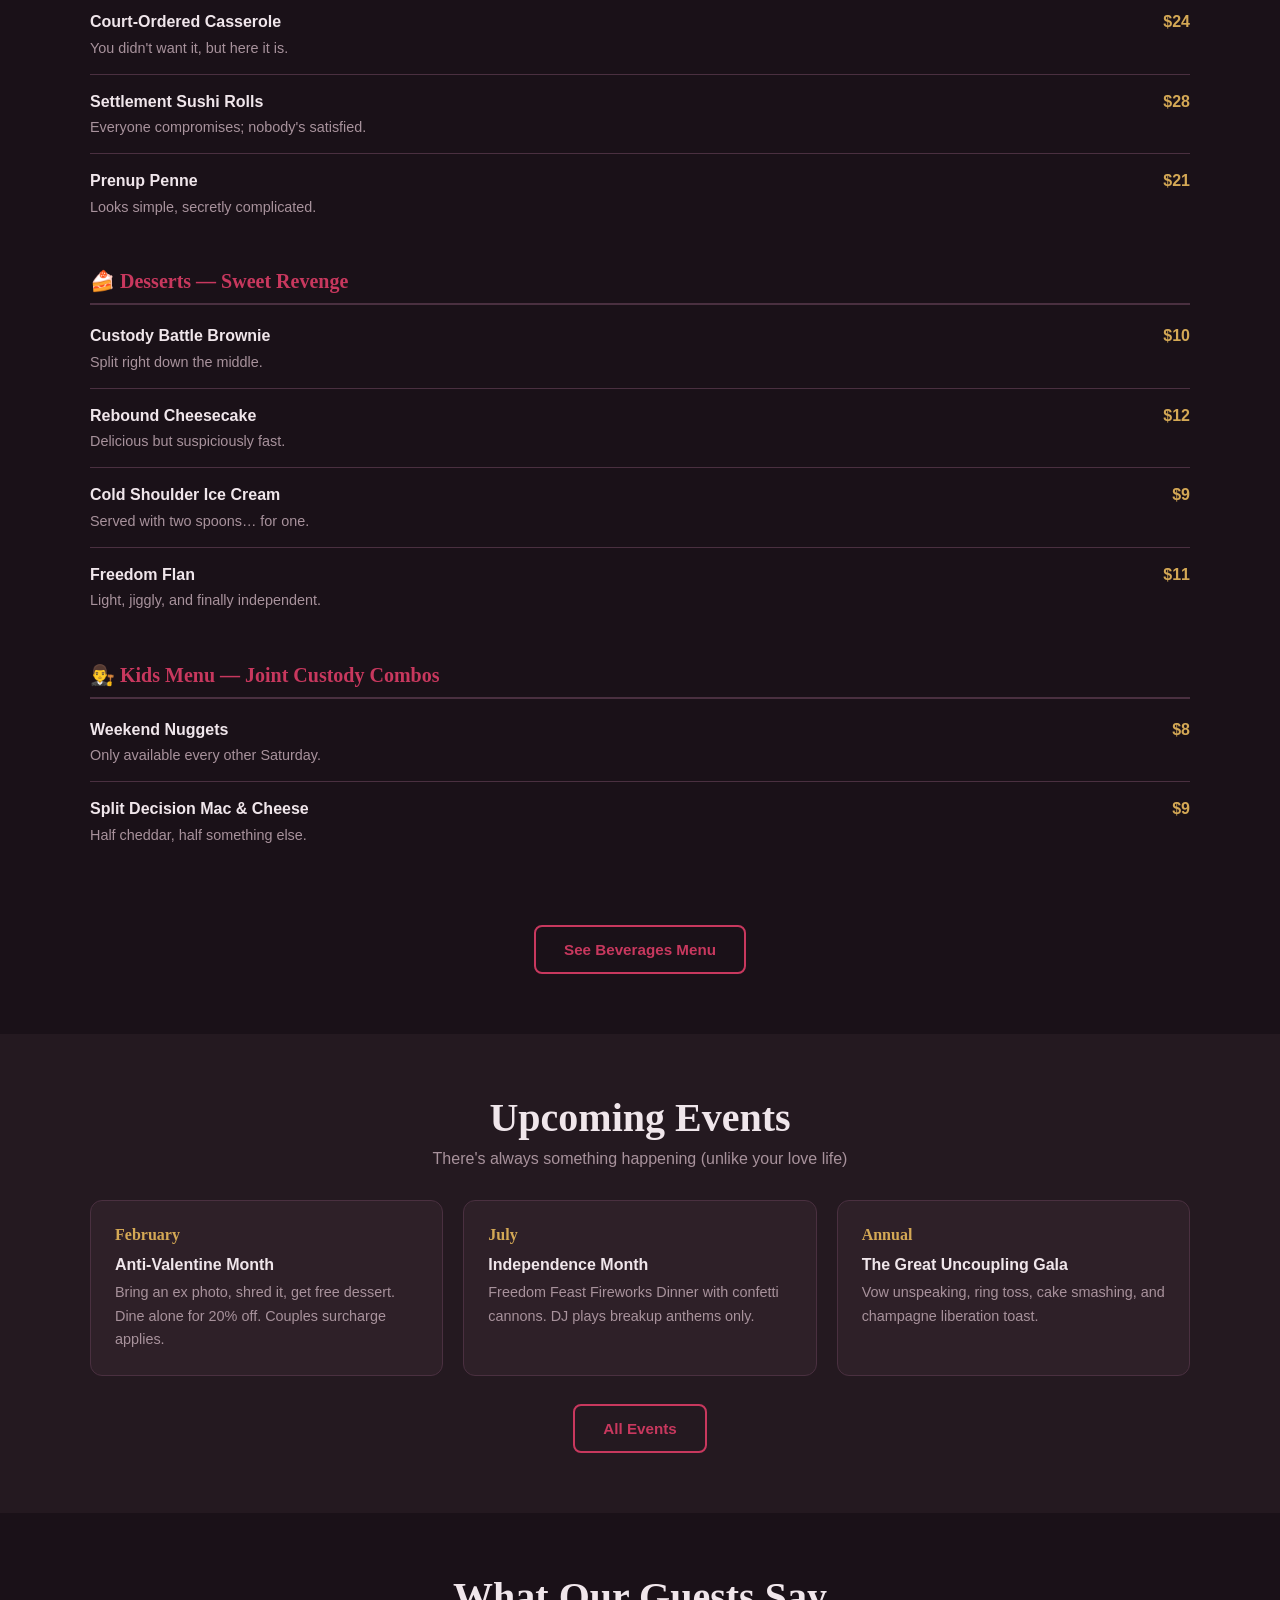
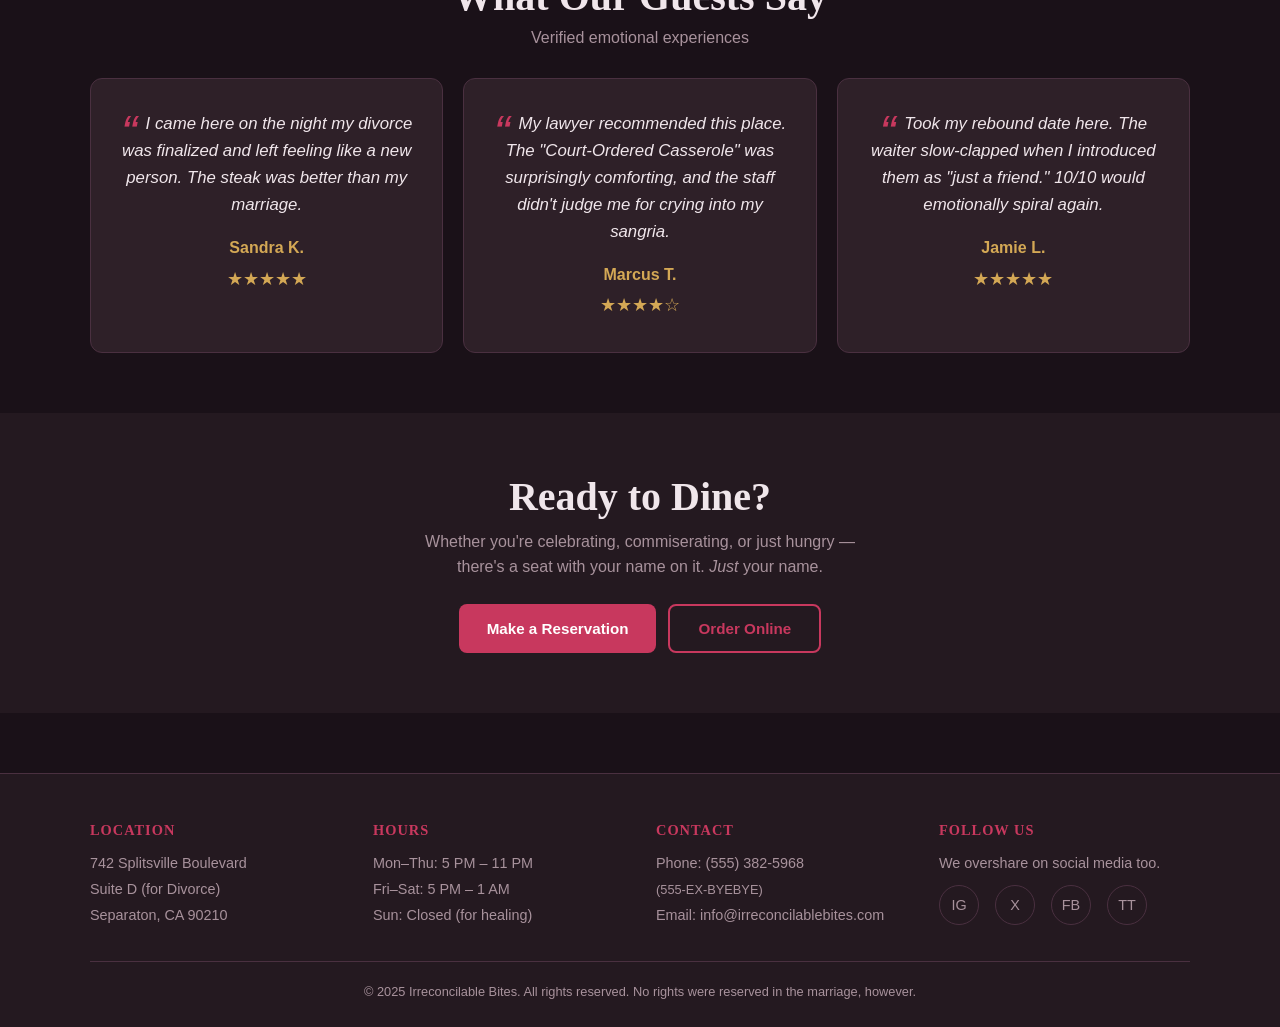
==== commit c309c168: "feat: move full menu to home page and add beverages page Move the complete food menu from menu.html " ====
--- a/index.html
+++ b/index.html
@@ -22,7 +22,8 @@
       </button>
       <ul id="nav-menu" class="site-nav__menu" data-open="false" role="list">
         <li><a href="index.html" class="site-nav__link" aria-current="page">Home</a></li>
-        <li><a href="menu.html" class="site-nav__link">Menu</a></li>
+        <li><a href="#menu" class="site-nav__link">Menu</a></li>
+        <li><a href="beverages.html" class="site-nav__link">Beverages</a></li>
         <li><a href="events.html" class="site-nav__link">Events</a></li>
         <li><a href="gallery.html" class="site-nav__link">Gallery</a></li>
         <li class="site-nav__order"><a href="#" class="btn btn--primary btn--sm" data-order-btn>Order Online</a></li>
@@ -39,7 +40,7 @@
         Fine dining through the five stages of grief. Every dish tells a story of love lost, freedom found, and checks that are always&nbsp;separate.
       </p>
       <div class="btn-group hero__buttons">
-        <a href="menu.html" class="btn btn--primary">View Menu</a>
+        <a href="#menu" class="btn btn--primary">View Menu</a>
         <a href="events.html" class="btn btn--outline">See Events</a>
       </div>
     </div>
@@ -79,38 +80,434 @@
       </div>
     </section>
 
-    <!-- Featured Menu Teaser -->
-    <section class="section" aria-labelledby="menu-teaser-heading">
+    <!-- Full Menu -->
+    <section id="menu" class="section" aria-labelledby="menu-heading">
       <div class="container">
         <div class="text-center">
-          <h2 id="menu-teaser-heading">From the Kitchen</h2>
-          <p class="section-subtitle">A taste of what awaits</p>
-        </div>
-        <div class="grid grid--3" style="margin-top:28px;">
-          <div class="card animate-in">
-            <h3 style="color:var(--color-accent); font-size:1.1rem;">The Midlife Crisis Steak</h3>
-            <p style="color:var(--color-text-muted); margin-top:8px; font-size:.95rem;">
-              Expensive, flashy, and slightly overcompensating. Comes with a side of existential dread and truffle fries.
-            </p>
-            <p style="color:var(--color-gold); margin-top:12px; font-weight:700;">$42</p>
-          </div>
-          <div class="card animate-in">
-            <h3 style="color:var(--color-accent); font-size:1.1rem;">Gaslight Garlic Bread</h3>
-            <p style="color:var(--color-text-muted); margin-top:8px; font-size:.95rem;">
-              It was always toasted like this. You're remembering wrong. Served with gaslamp butter.
-            </p>
-            <p style="color:var(--color-gold); margin-top:12px; font-weight:700;">$11</p>
-          </div>
-          <div class="card animate-in">
-            <h3 style="color:var(--color-accent); font-size:1.1rem;">The Divorcee Martini</h3>
-            <p style="color:var(--color-text-muted); margin-top:8px; font-size:.95rem;">
-              Extra dry. Like the conversation at your last anniversary dinner.
-            </p>
-            <p style="color:var(--color-gold); margin-top:12px; font-weight:700;">$16</p>
-          </div>
-        </div>
+          <h2 id="menu-heading">The Menu</h2>
+          <p class="section-subtitle">Every dish tells a story. Mostly sad ones.</p>
+
+          <!-- Separate Checks Toggle -->
+          <div class="separate-checks-bar" style="margin-top:28px;">
+            <label for="separate-checks" style="font-weight:600; cursor:pointer;">
+              Separate Checks
+            </label>
+            <div class="toggle-switch">
+              <input type="checkbox" id="separate-checks" aria-label="Toggle separate checks view">
+              <span class="toggle-switch__slider" aria-hidden="true"></span>
+            </div>
+            <span style="color:var(--color-text-muted); font-size:.85rem;">(Because of course.)</span>
+          </div>
+        </div>
+
+        <div class="menu-split">
+
+          <!-- Column A (main / left) -->
+          <div>
+            <div class="split-label">Your Side</div>
+
+            <div class="menu-sections">
+
+              <div class="menu-section">
+                <h3 class="menu-section__title">&#127866; Starters &mdash; Things Fell Apart</h3>
+                <div class="menu-item">
+                  <div class="menu-item__info">
+                    <p class="menu-item__name">The Silent Treatment Soup</p>
+                    <p class="menu-item__desc">Served cold. No seasoning. No explanation.</p>
+                    <p class="mood-tag">Today's mood: Resentful</p>
+                  </div>
+                  <span class="menu-item__price">$12</span>
+                </div>
+                <div class="menu-item">
+                  <div class="menu-item__info">
+                    <p class="menu-item__name">Separate App-etizers Platter</p>
+                    <p class="menu-item__desc">Half nachos, half salad. No sharing allowed.</p>
+                    <p class="mood-tag">Today's mood: Territorial</p>
+                  </div>
+                  <span class="menu-item__price">$16</span>
+                </div>
+                <div class="menu-item">
+                  <div class="menu-item__info">
+                    <p class="menu-item__name">Gaslight Garlic Bread</p>
+                    <p class="menu-item__desc">It was always toasted like this. You're remembering wrong.</p>
+                    <p class="mood-tag">Today's mood: Manipulative</p>
+                  </div>
+                  <span class="menu-item__price">$11</span>
+                </div>
+                <div class="menu-item">
+                  <div class="menu-item__info">
+                    <p class="menu-item__name">Irreconcilable Bruschetta</p>
+                    <p class="menu-item__desc">Tomatoes and basil refuse to mix.</p>
+                    <p class="mood-tag">Today's mood: Stubborn</p>
+                  </div>
+                  <span class="menu-item__price">$13</span>
+                </div>
+              </div>
+
+              <div class="menu-section">
+                <h3 class="menu-section__title">&#129367; Salads &mdash; Fresh Starts</h3>
+                <div class="menu-item">
+                  <div class="menu-item__info">
+                    <p class="menu-item__name">Single &amp; Ready to Mingle Greens</p>
+                    <p class="menu-item__desc">Bright citrus dressing and zero baggage.</p>
+                    <p class="mood-tag">Today's mood: Optimistic</p>
+                  </div>
+                  <span class="menu-item__price">$14</span>
+                </div>
+                <div class="menu-item">
+                  <div class="menu-item__info">
+                    <p class="menu-item__name">It's Not You, It's Blue Cheese</p>
+                    <p class="menu-item__desc">Tangy crumble with passive-aggressive vinaigrette.</p>
+                    <p class="mood-tag">Today's mood: Deflecting</p>
+                  </div>
+                  <span class="menu-item__price">$15</span>
+                </div>
+                <div class="menu-item">
+                  <div class="menu-item__info">
+                    <p class="menu-item__name">Restraining Order Caesar</p>
+                    <p class="menu-item__desc">Croutons served on the other side of the bowl.</p>
+                    <p class="mood-tag">Today's mood: Cautious</p>
+                  </div>
+                  <span class="menu-item__price">$14</span>
+                </div>
+              </div>
+
+              <div class="menu-section">
+                <h3 class="menu-section__title">&#127828; Mains &mdash; The Split Decision</h3>
+                <div class="menu-item">
+                  <div class="menu-item__info">
+                    <p class="menu-item__name">Half-and-Half Burger</p>
+                    <p class="menu-item__desc">One side gourmet wagyu, the other fast-food mystery meat. Custody battle included.</p>
+                    <p class="mood-tag">Today's mood: Conflicted</p>
+                  </div>
+                  <span class="menu-item__price">$22</span>
+                </div>
+                <div class="menu-item">
+                  <div class="menu-item__info">
+                    <p class="menu-item__name">The Freedom Fries Platter</p>
+                    <p class="menu-item__desc">Comes with a tiny celebratory flag.</p>
+                    <p class="mood-tag">Today's mood: Liberated</p>
+                  </div>
+                  <span class="menu-item__price">$15</span>
+                </div>
+                <div class="menu-item">
+                  <div class="menu-item__info">
+                    <p class="menu-item__name">The Midlife Crisis Steak</p>
+                    <p class="menu-item__desc">Expensive, flashy, and slightly overcompensating.</p>
+                    <p class="mood-tag">Today's mood: Reckless</p>
+                  </div>
+                  <span class="menu-item__price">$42</span>
+                </div>
+                <div class="menu-item">
+                  <div class="menu-item__info">
+                    <p class="menu-item__name">Chicken Divorziato</p>
+                    <p class="menu-item__desc">Served with a dramatic reduction sauce and a lawyer's garnish.</p>
+                    <p class="mood-tag">Today's mood: Dramatic</p>
+                  </div>
+                  <span class="menu-item__price">$28</span>
+                </div>
+                <div class="menu-item">
+                  <div class="menu-item__info">
+                    <p class="menu-item__name">Alimony Alfredo</p>
+                    <p class="menu-item__desc">Rich, creamy, and you'll be paying for it forever.</p>
+                    <p class="mood-tag">Today's mood: Expensive</p>
+                  </div>
+                  <span class="menu-item__price">$26</span>
+                </div>
+              </div>
+
+              <div class="menu-section">
+                <h3 class="menu-section__title">&#127837; Chef's Specials &mdash; Legal Proceedings</h3>
+                <div class="menu-item">
+                  <div class="menu-item__info">
+                    <p class="menu-item__name">Court-Ordered Casserole</p>
+                    <p class="menu-item__desc">You didn't want it, but here it is.</p>
+                    <p class="mood-tag">Today's mood: Resigned</p>
+                  </div>
+                  <span class="menu-item__price">$24</span>
+                </div>
+                <div class="menu-item">
+                  <div class="menu-item__info">
+                    <p class="menu-item__name">Settlement Sushi Rolls</p>
+                    <p class="menu-item__desc">Everyone compromises; nobody's satisfied.</p>
+                    <p class="mood-tag">Today's mood: Compromising</p>
+                  </div>
+                  <span class="menu-item__price">$28</span>
+                </div>
+                <div class="menu-item">
+                  <div class="menu-item__info">
+                    <p class="menu-item__name">Prenup Penne</p>
+                    <p class="menu-item__desc">Looks simple, secretly complicated.</p>
+                    <p class="mood-tag">Today's mood: Anxious</p>
+                  </div>
+                  <span class="menu-item__price">$21</span>
+                </div>
+              </div>
+
+              <div class="menu-section">
+                <h3 class="menu-section__title">&#127856; Desserts &mdash; Sweet Revenge</h3>
+                <div class="menu-item">
+                  <div class="menu-item__info">
+                    <p class="menu-item__name">Custody Battle Brownie</p>
+                    <p class="menu-item__desc">Split right down the middle.</p>
+                    <p class="mood-tag">Today's mood: Divided</p>
+                  </div>
+                  <span class="menu-item__price">$10</span>
+                </div>
+                <div class="menu-item">
+                  <div class="menu-item__info">
+                    <p class="menu-item__name">Rebound Cheesecake</p>
+                    <p class="menu-item__desc">Delicious but suspiciously fast.</p>
+                    <p class="mood-tag">Today's mood: Impulsive</p>
+                  </div>
+                  <span class="menu-item__price">$12</span>
+                </div>
+                <div class="menu-item">
+                  <div class="menu-item__info">
+                    <p class="menu-item__name">Cold Shoulder Ice Cream</p>
+                    <p class="menu-item__desc">Served with two spoons&hellip; for one.</p>
+                    <p class="mood-tag">Today's mood: Petty</p>
+                  </div>
+                  <span class="menu-item__price">$9</span>
+                </div>
+                <div class="menu-item">
+                  <div class="menu-item__info">
+                    <p class="menu-item__name">Freedom Flan</p>
+                    <p class="menu-item__desc">Light, jiggly, and finally independent.</p>
+                    <p class="mood-tag">Today's mood: Liberated</p>
+                  </div>
+                  <span class="menu-item__price">$11</span>
+                </div>
+              </div>
+
+              <div class="menu-section">
+                <h3 class="menu-section__title">&#128104;&zwj;&#9878;&zwj; Kids Menu &mdash; Joint Custody Combos</h3>
+                <div class="menu-item">
+                  <div class="menu-item__info">
+                    <p class="menu-item__name">Weekend Nuggets</p>
+                    <p class="menu-item__desc">Only available every other Saturday.</p>
+                    <p class="mood-tag">Today's mood: Part-time</p>
+                  </div>
+                  <span class="menu-item__price">$8</span>
+                </div>
+                <div class="menu-item">
+                  <div class="menu-item__info">
+                    <p class="menu-item__name">Split Decision Mac &amp; Cheese</p>
+                    <p class="menu-item__desc">Half cheddar, half something else.</p>
+                    <p class="mood-tag">Today's mood: Indecisive</p>
+                  </div>
+                  <span class="menu-item__price">$9</span>
+                </div>
+              </div>
+
+            </div><!-- /.menu-sections -->
+          </div>
+
+          <!-- Column B (Separate Checks duplicate) -->
+          <div class="menu-split__column">
+            <div class="split-label">Their Side</div>
+
+            <div class="menu-sections">
+
+              <div class="menu-section">
+                <h3 class="menu-section__title">&#127866; Starters &mdash; Things Fell Apart</h3>
+                <div class="menu-item">
+                  <div class="menu-item__info">
+                    <p class="menu-item__name">The Silent Treatment Soup</p>
+                    <p class="menu-item__desc">Served cold. No seasoning. No explanation.</p>
+                    <p class="mood-tag">Today's mood: Unbothered</p>
+                  </div>
+                  <span class="menu-item__price">$12</span>
+                </div>
+                <div class="menu-item">
+                  <div class="menu-item__info">
+                    <p class="menu-item__name">Separate App-etizers Platter</p>
+                    <p class="menu-item__desc">Half nachos, half salad. No sharing allowed.</p>
+                    <p class="mood-tag">Today's mood: Hostile</p>
+                  </div>
+                  <span class="menu-item__price">$16</span>
+                </div>
+                <div class="menu-item">
+                  <div class="menu-item__info">
+                    <p class="menu-item__name">Gaslight Garlic Bread</p>
+                    <p class="menu-item__desc">It was always toasted like this. You're remembering wrong.</p>
+                    <p class="mood-tag">Today's mood: Gaslighting</p>
+                  </div>
+                  <span class="menu-item__price">$11</span>
+                </div>
+                <div class="menu-item">
+                  <div class="menu-item__info">
+                    <p class="menu-item__name">Irreconcilable Bruschetta</p>
+                    <p class="menu-item__desc">Tomatoes and basil refuse to mix.</p>
+                    <p class="mood-tag">Today's mood: Defiant</p>
+                  </div>
+                  <span class="menu-item__price">$13</span>
+                </div>
+              </div>
+
+              <div class="menu-section">
+                <h3 class="menu-section__title">&#129367; Salads &mdash; Fresh Starts</h3>
+                <div class="menu-item">
+                  <div class="menu-item__info">
+                    <p class="menu-item__name">Single &amp; Ready to Mingle Greens</p>
+                    <p class="menu-item__desc">Bright citrus dressing and zero baggage.</p>
+                    <p class="mood-tag">Today's mood: Desperate</p>
+                  </div>
+                  <span class="menu-item__price">$14</span>
+                </div>
+                <div class="menu-item">
+                  <div class="menu-item__info">
+                    <p class="menu-item__name">It's Not You, It's Blue Cheese</p>
+                    <p class="menu-item__desc">Tangy crumble with passive-aggressive vinaigrette.</p>
+                    <p class="mood-tag">Today's mood: Denial</p>
+                  </div>
+                  <span class="menu-item__price">$15</span>
+                </div>
+                <div class="menu-item">
+                  <div class="menu-item__info">
+                    <p class="menu-item__name">Restraining Order Caesar</p>
+                    <p class="menu-item__desc">Croutons served on the other side of the bowl.</p>
+                    <p class="mood-tag">Today's mood: Legally required</p>
+                  </div>
+                  <span class="menu-item__price">$14</span>
+                </div>
+              </div>
+
+              <div class="menu-section">
+                <h3 class="menu-section__title">&#127828; Mains &mdash; The Split Decision</h3>
+                <div class="menu-item">
+                  <div class="menu-item__info">
+                    <p class="menu-item__name">Half-and-Half Burger</p>
+                    <p class="menu-item__desc">One side gourmet wagyu, the other fast-food mystery meat. Custody battle included.</p>
+                    <p class="mood-tag">Today's mood: Petty</p>
+                  </div>
+                  <span class="menu-item__price">$22</span>
+                </div>
+                <div class="menu-item">
+                  <div class="menu-item__info">
+                    <p class="menu-item__name">The Freedom Fries Platter</p>
+                    <p class="menu-item__desc">Comes with a tiny celebratory flag.</p>
+                    <p class="mood-tag">Today's mood: Victorious</p>
+                  </div>
+                  <span class="menu-item__price">$15</span>
+                </div>
+                <div class="menu-item">
+                  <div class="menu-item__info">
+                    <p class="menu-item__name">The Midlife Crisis Steak</p>
+                    <p class="menu-item__desc">Expensive, flashy, and slightly overcompensating.</p>
+                    <p class="mood-tag">Today's mood: Impulsive</p>
+                  </div>
+                  <span class="menu-item__price">$42</span>
+                </div>
+                <div class="menu-item">
+                  <div class="menu-item__info">
+                    <p class="menu-item__name">Chicken Divorziato</p>
+                    <p class="menu-item__desc">Served with a dramatic reduction sauce and a lawyer's garnish.</p>
+                    <p class="mood-tag">Today's mood: Theatrical</p>
+                  </div>
+                  <span class="menu-item__price">$28</span>
+                </div>
+                <div class="menu-item">
+                  <div class="menu-item__info">
+                    <p class="menu-item__name">Alimony Alfredo</p>
+                    <p class="menu-item__desc">Rich, creamy, and you'll be paying for it forever.</p>
+                    <p class="mood-tag">Today's mood: Bitter</p>
+                  </div>
+                  <span class="menu-item__price">$26</span>
+                </div>
+              </div>
+
+              <div class="menu-section">
+                <h3 class="menu-section__title">&#127837; Chef's Specials &mdash; Legal Proceedings</h3>
+                <div class="menu-item">
+                  <div class="menu-item__info">
+                    <p class="menu-item__name">Court-Ordered Casserole</p>
+                    <p class="menu-item__desc">You didn't want it, but here it is.</p>
+                    <p class="mood-tag">Today's mood: Compliant</p>
+                  </div>
+                  <span class="menu-item__price">$24</span>
+                </div>
+                <div class="menu-item">
+                  <div class="menu-item__info">
+                    <p class="menu-item__name">Settlement Sushi Rolls</p>
+                    <p class="menu-item__desc">Everyone compromises; nobody's satisfied.</p>
+                    <p class="mood-tag">Today's mood: Resentful</p>
+                  </div>
+                  <span class="menu-item__price">$28</span>
+                </div>
+                <div class="menu-item">
+                  <div class="menu-item__info">
+                    <p class="menu-item__name">Prenup Penne</p>
+                    <p class="menu-item__desc">Looks simple, secretly complicated.</p>
+                    <p class="mood-tag">Today's mood: Suspicious</p>
+                  </div>
+                  <span class="menu-item__price">$21</span>
+                </div>
+              </div>
+
+              <div class="menu-section">
+                <h3 class="menu-section__title">&#127856; Desserts &mdash; Sweet Revenge</h3>
+                <div class="menu-item">
+                  <div class="menu-item__info">
+                    <p class="menu-item__name">Custody Battle Brownie</p>
+                    <p class="menu-item__desc">Split right down the middle.</p>
+                    <p class="mood-tag">Today's mood: Unfair</p>
+                  </div>
+                  <span class="menu-item__price">$10</span>
+                </div>
+                <div class="menu-item">
+                  <div class="menu-item__info">
+                    <p class="menu-item__name">Rebound Cheesecake</p>
+                    <p class="menu-item__desc">Delicious but suspiciously fast.</p>
+                    <p class="mood-tag">Today's mood: Suspicious</p>
+                  </div>
+                  <span class="menu-item__price">$12</span>
+                </div>
+                <div class="menu-item">
+                  <div class="menu-item__info">
+                    <p class="menu-item__name">Cold Shoulder Ice Cream</p>
+                    <p class="menu-item__desc">Served with two spoons&hellip; for one.</p>
+                    <p class="mood-tag">Today's mood: Vindictive</p>
+                  </div>
+                  <span class="menu-item__price">$9</span>
+                </div>
+                <div class="menu-item">
+                  <div class="menu-item__info">
+                    <p class="menu-item__name">Freedom Flan</p>
+                    <p class="menu-item__desc">Light, jiggly, and finally independent.</p>
+                    <p class="mood-tag">Today's mood: Smug</p>
+                  </div>
+                  <span class="menu-item__price">$11</span>
+                </div>
+              </div>
+
+              <div class="menu-section">
+                <h3 class="menu-section__title">&#128104;&zwj;&#9878;&zwj; Kids Menu &mdash; Joint Custody Combos</h3>
+                <div class="menu-item">
+                  <div class="menu-item__info">
+                    <p class="menu-item__name">Weekend Nuggets</p>
+                    <p class="menu-item__desc">Only available every other Saturday.</p>
+                    <p class="mood-tag">Today's mood: Disappointed</p>
+                  </div>
+                  <span class="menu-item__price">$8</span>
+                </div>
+                <div class="menu-item">
+                  <div class="menu-item__info">
+                    <p class="menu-item__name">Split Decision Mac &amp; Cheese</p>
+                    <p class="menu-item__desc">Half cheddar, half something else.</p>
+                    <p class="mood-tag">Today's mood: Confused</p>
+                  </div>
+                  <span class="menu-item__price">$9</span>
+                </div>
+              </div>
+
+            </div><!-- /.menu-sections -->
+          </div>
+
+        </div><!-- /.menu-split -->
+
         <div class="text-center" style="margin-top:28px;">
-          <a href="menu.html" class="btn btn--outline">See Full Menu</a>
+          <a href="beverages.html" class="btn btn--outline">See Beverages Menu</a>
         </div>
       </div>
     </section>
--- a/css/styles.css
+++ b/css/styles.css
@@ -419,47 +419,21 @@
 }
 
 /* --- Menu Page --- */
-.accordion { margin-top: 24px; }
-
-.accordion__item {
-  border: 1px solid var(--color-border);
-  border-radius: var(--radius-lg);
-  margin-bottom: 12px;
-  overflow: hidden;
-}
-
-.accordion__header {
-  width: 100%;
-  background: var(--color-surface);
-  border: none;
-  color: var(--color-text);
+.menu-sections {
+  margin-top: 24px;
+}
+
+.menu-section {
+  margin-bottom: 36px;
+}
+
+.menu-section__title {
   font-family: var(--font-heading);
-  font-size: 1.15rem;
-  padding: 18px 24px;
-  display: flex;
-  align-items: center;
-  justify-content: space-between;
-  cursor: pointer;
-  transition: background var(--transition);
-}
-.accordion__header:hover { background: var(--color-surface-hover); }
-
-.accordion__icon {
-  font-size: 1.3rem;
-  transition: transform var(--transition);
+  font-size: 1.25rem;
   color: var(--color-accent);
-}
-.accordion__header[aria-expanded="true"] .accordion__icon {
-  transform: rotate(180deg);
-}
-
-.accordion__body {
-  max-height: 0;
-  overflow: hidden;
-  transition: max-height .35s ease;
-}
-.accordion__body__inner {
-  padding: 0 24px 20px;
+  padding-bottom: 10px;
+  margin-bottom: 4px;
+  border-bottom: 2px solid var(--color-border);
 }
 
 .menu-item {
@@ -590,6 +564,42 @@
   margin-top: 2px;
 }
 .menu-split--active .mood-tag { display: block; }
+
+/* --- Beverages Page --- */
+.beverages-grid {
+  display: grid;
+  grid-template-columns: 1fr;
+  gap: 40px;
+}
+
+@media (min-width: 768px) {
+  .beverages-grid {
+    grid-template-columns: 1fr 1fr;
+    gap: 48px;
+  }
+}
+
+.beverages-column__title {
+  font-family: var(--font-heading);
+  font-size: clamp(1.3rem, 3vw, 1.6rem);
+  color: var(--color-accent);
+  margin-bottom: 4px;
+}
+
+.beverages-column__subtitle {
+  color: var(--color-text-muted);
+  font-size: .9rem;
+  font-style: italic;
+  margin-bottom: 8px;
+}
+
+.beverages-note {
+  color: var(--color-text-muted);
+  font-size: .8rem;
+  font-style: italic;
+  margin-top: 16px;
+  text-align: center;
+}
 
 /* --- Events Page --- */
 .event-month {
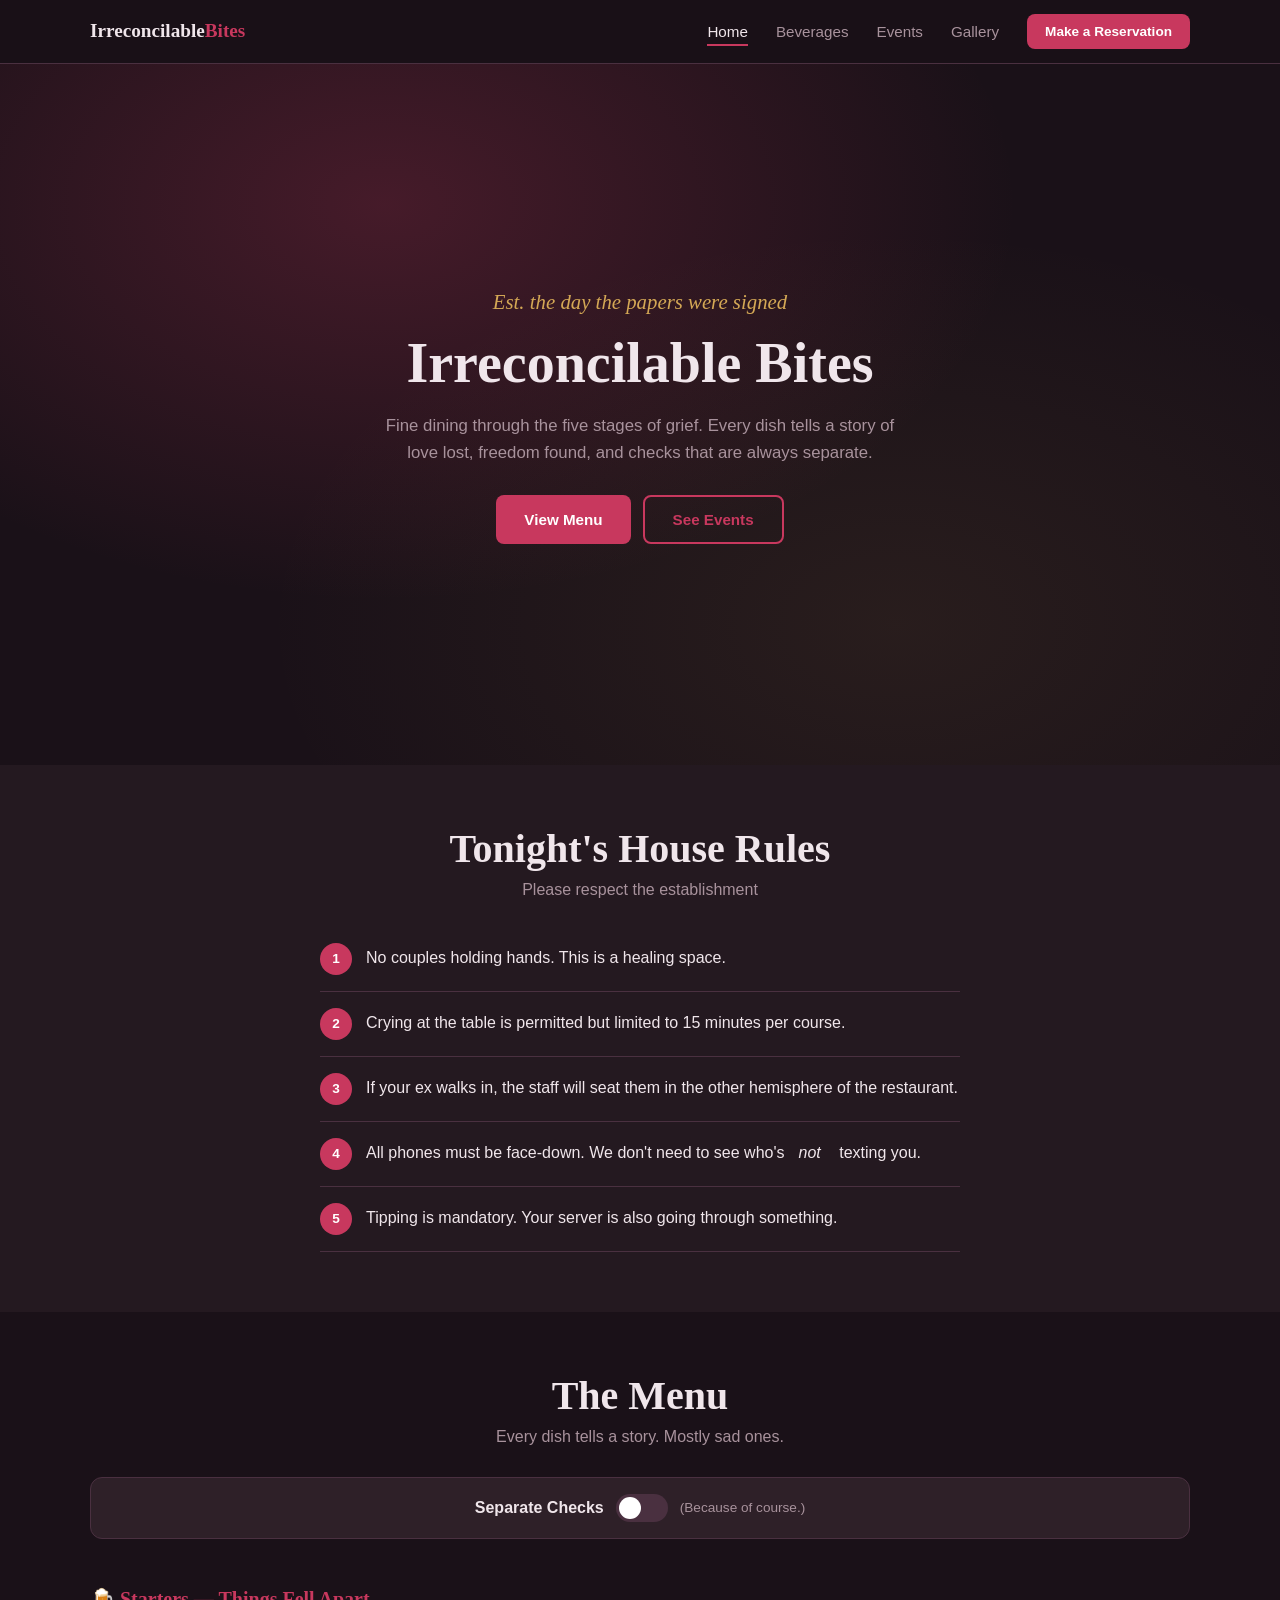
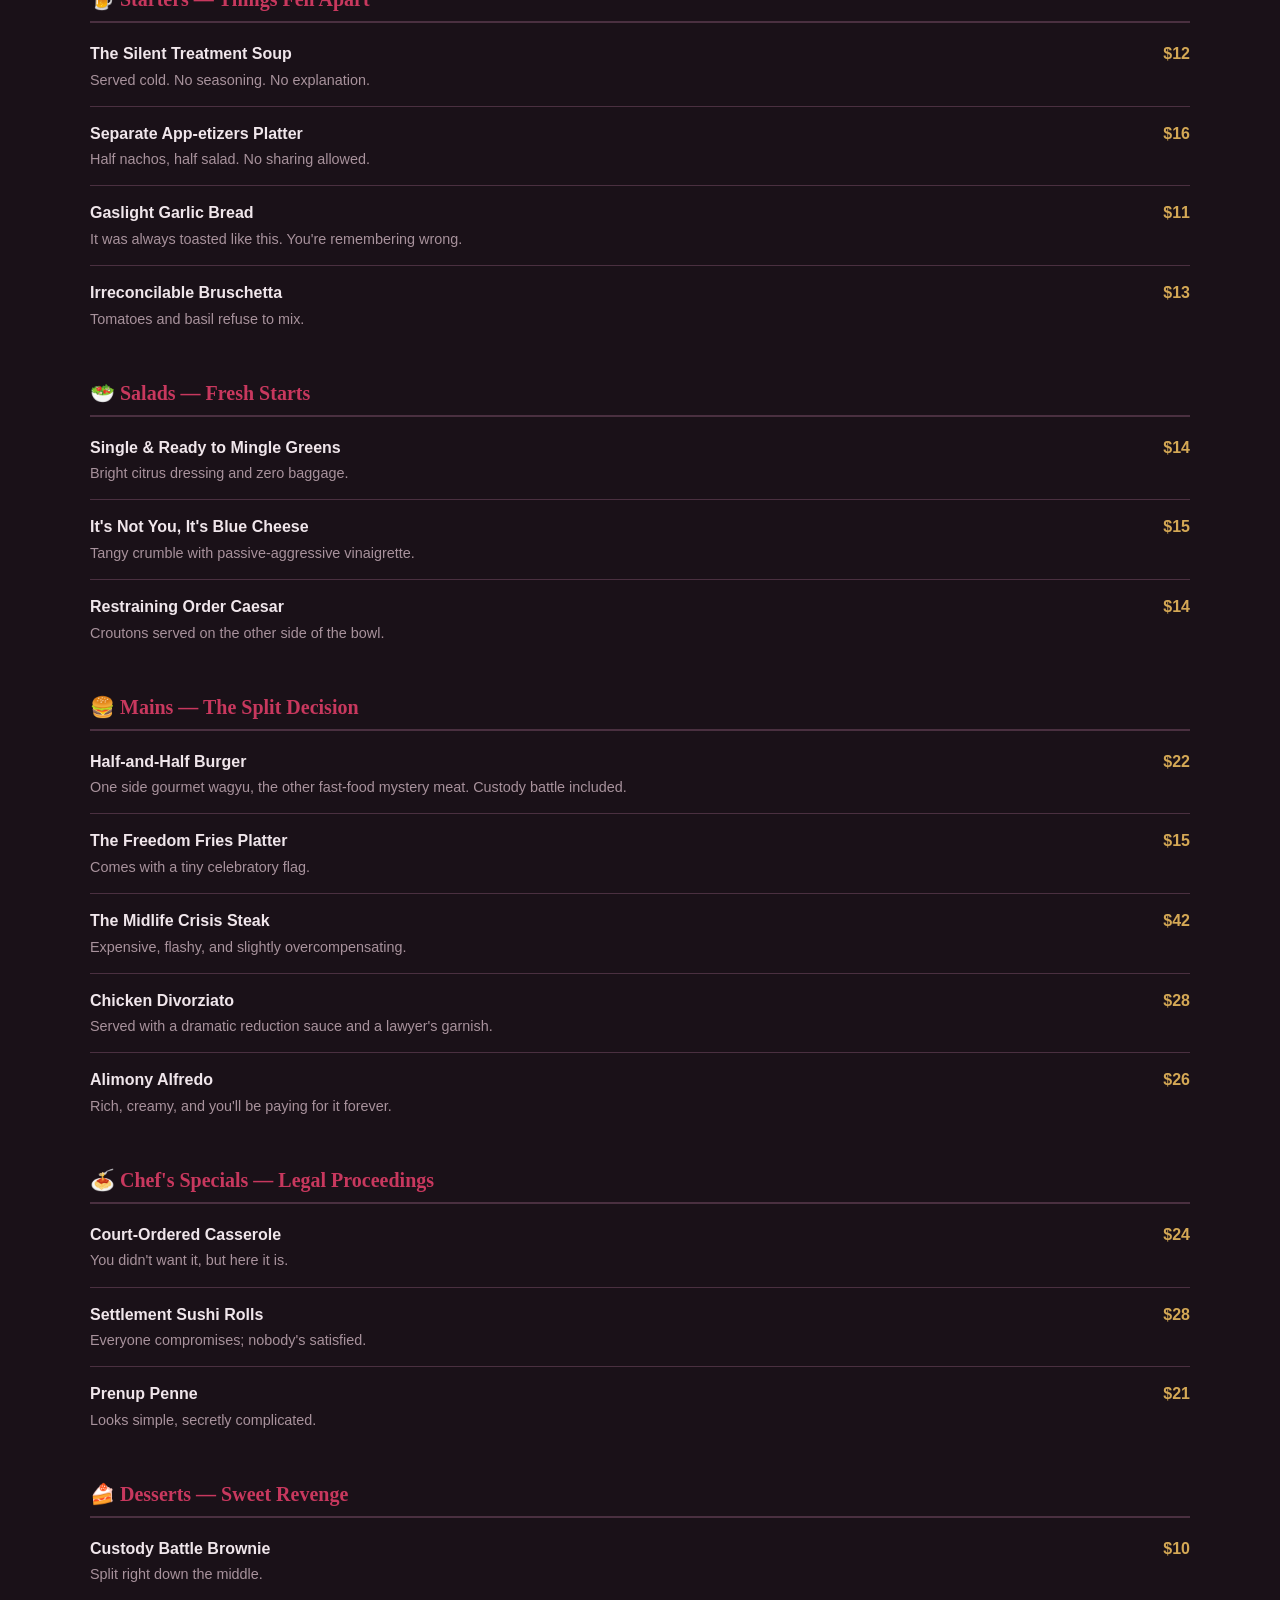
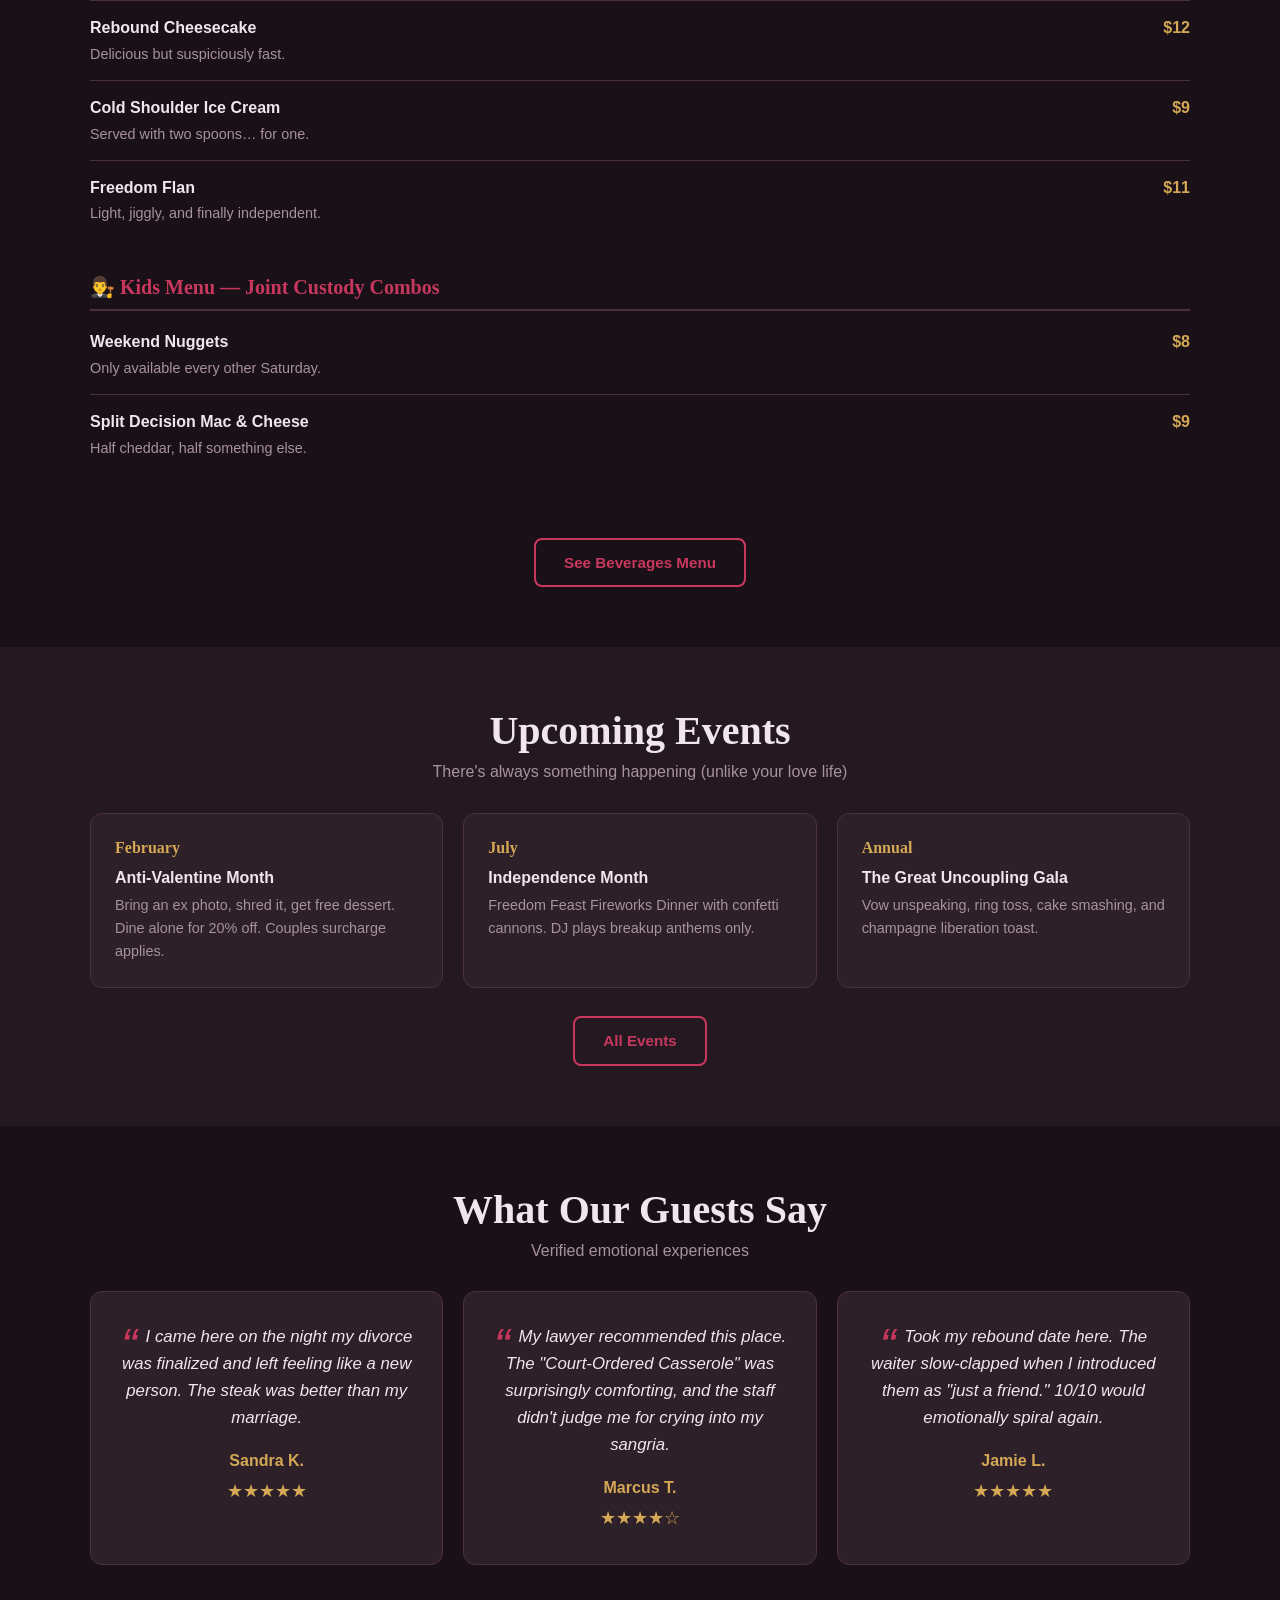
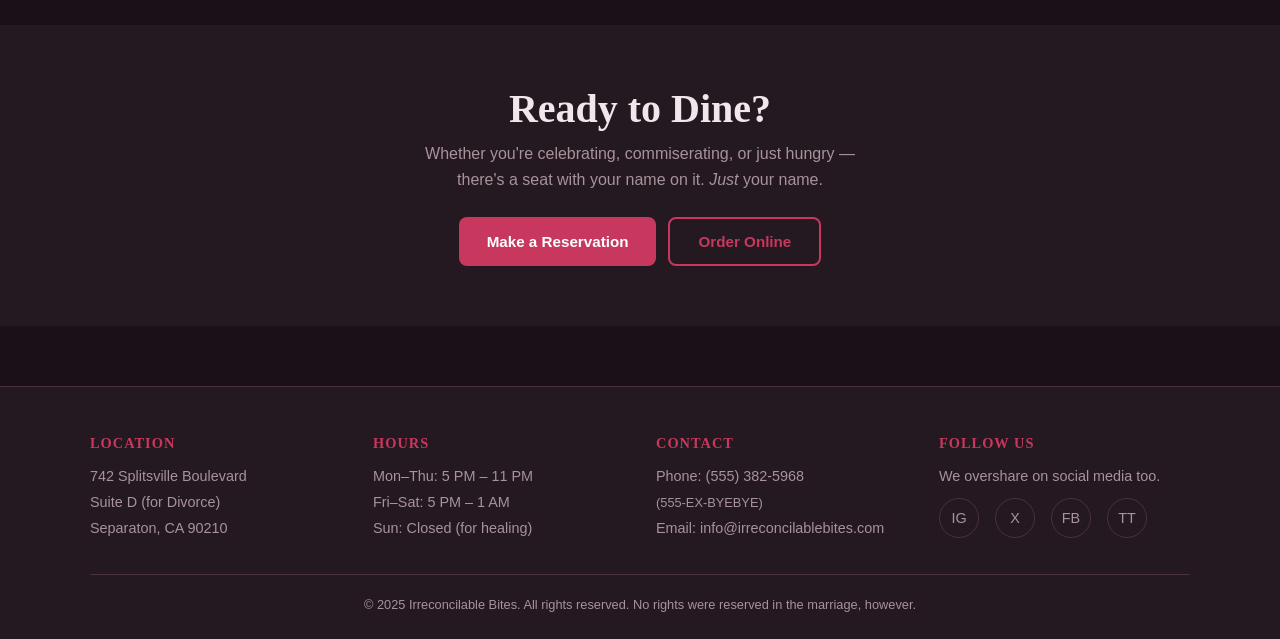
==== commit 8436d771: "feat: remove About section, drop Menu from nav, add reservation button Remove the "About the Experie" ====
--- a/index.html
+++ b/index.html
@@ -22,11 +22,10 @@
       </button>
       <ul id="nav-menu" class="site-nav__menu" data-open="false" role="list">
         <li><a href="index.html" class="site-nav__link" aria-current="page">Home</a></li>
-        <li><a href="#menu" class="site-nav__link">Menu</a></li>
         <li><a href="beverages.html" class="site-nav__link">Beverages</a></li>
         <li><a href="events.html" class="site-nav__link">Events</a></li>
         <li><a href="gallery.html" class="site-nav__link">Gallery</a></li>
-        <li class="site-nav__order"><a href="#" class="btn btn--primary btn--sm" data-order-btn>Order Online</a></li>
+        <li class="site-nav__order"><button class="btn btn--primary btn--sm" data-reservation-btn>Make a Reservation</button></li>
       </ul>
     </div>
   </nav>
@@ -48,22 +47,6 @@
 
   <!-- ─── Main Content ────────────────────────── -->
   <main id="main">
-
-    <!-- About -->
-    <section class="section" aria-labelledby="about-heading">
-      <div class="container text-center">
-        <h2 id="about-heading">About the Experience</h2>
-        <p class="section-subtitle">Where every meal is a fresh start</p>
-        <div style="max-width:680px; margin:24px auto 0;">
-          <p>
-            Irreconcilable Bites is the world's first restaurant dedicated to the beautifully messy process of moving on. Whether you're celebrating a finalized decree, nursing a broken heart, or just really into dark comedy and good food, we have a table for you &mdash; and yes, it's a table for <em>one</em>.
-          </p>
-          <p style="margin-top:12px; color: var(--color-text-muted);">
-            Our award-winning chef crafts each dish as a metaphor for relationships: complex, occasionally bitter, and best when you stop overthinking it. The ambiance is candlelit, the music is melancholy jazz, and the staff has been trained to never ask "Will anyone be joining you?"
-          </p>
-        </div>
-      </div>
-    </section>
 
     <!-- House Rules -->
     <section class="section section--alt" aria-labelledby="rules-heading">
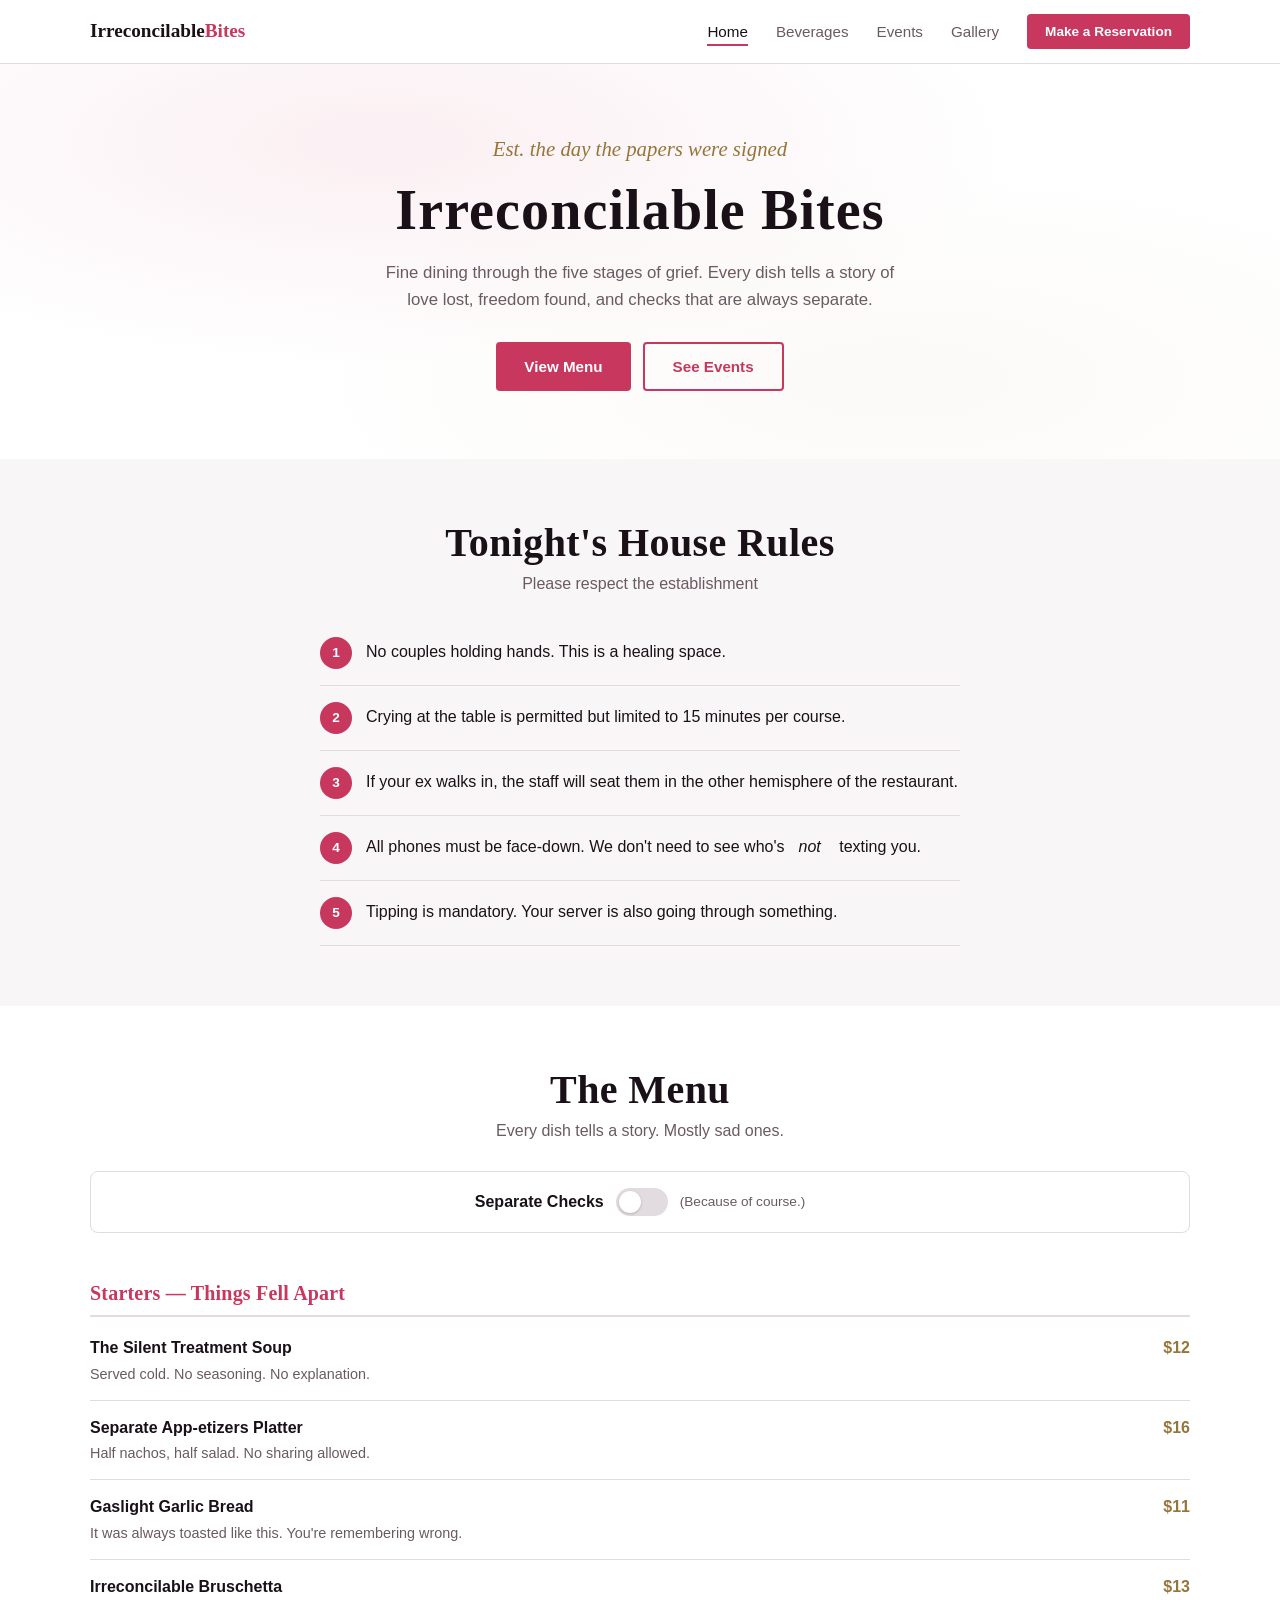
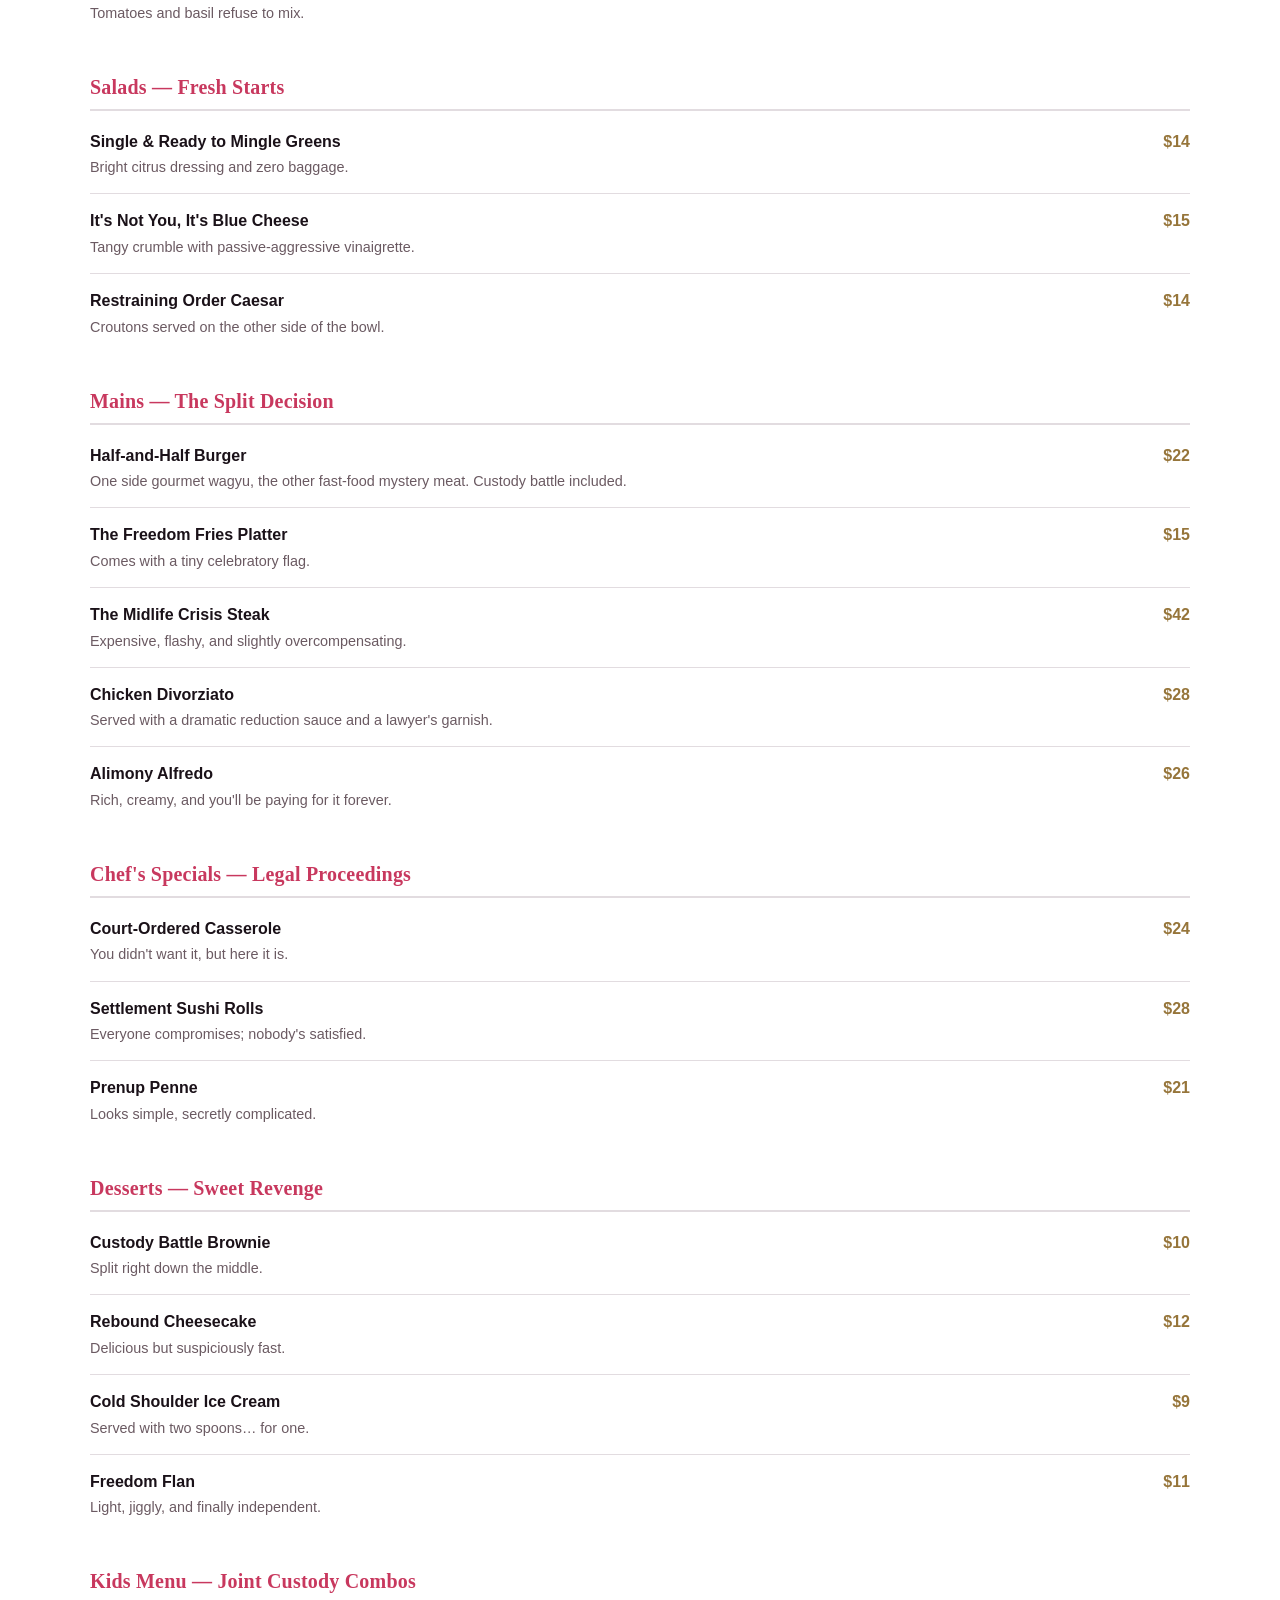
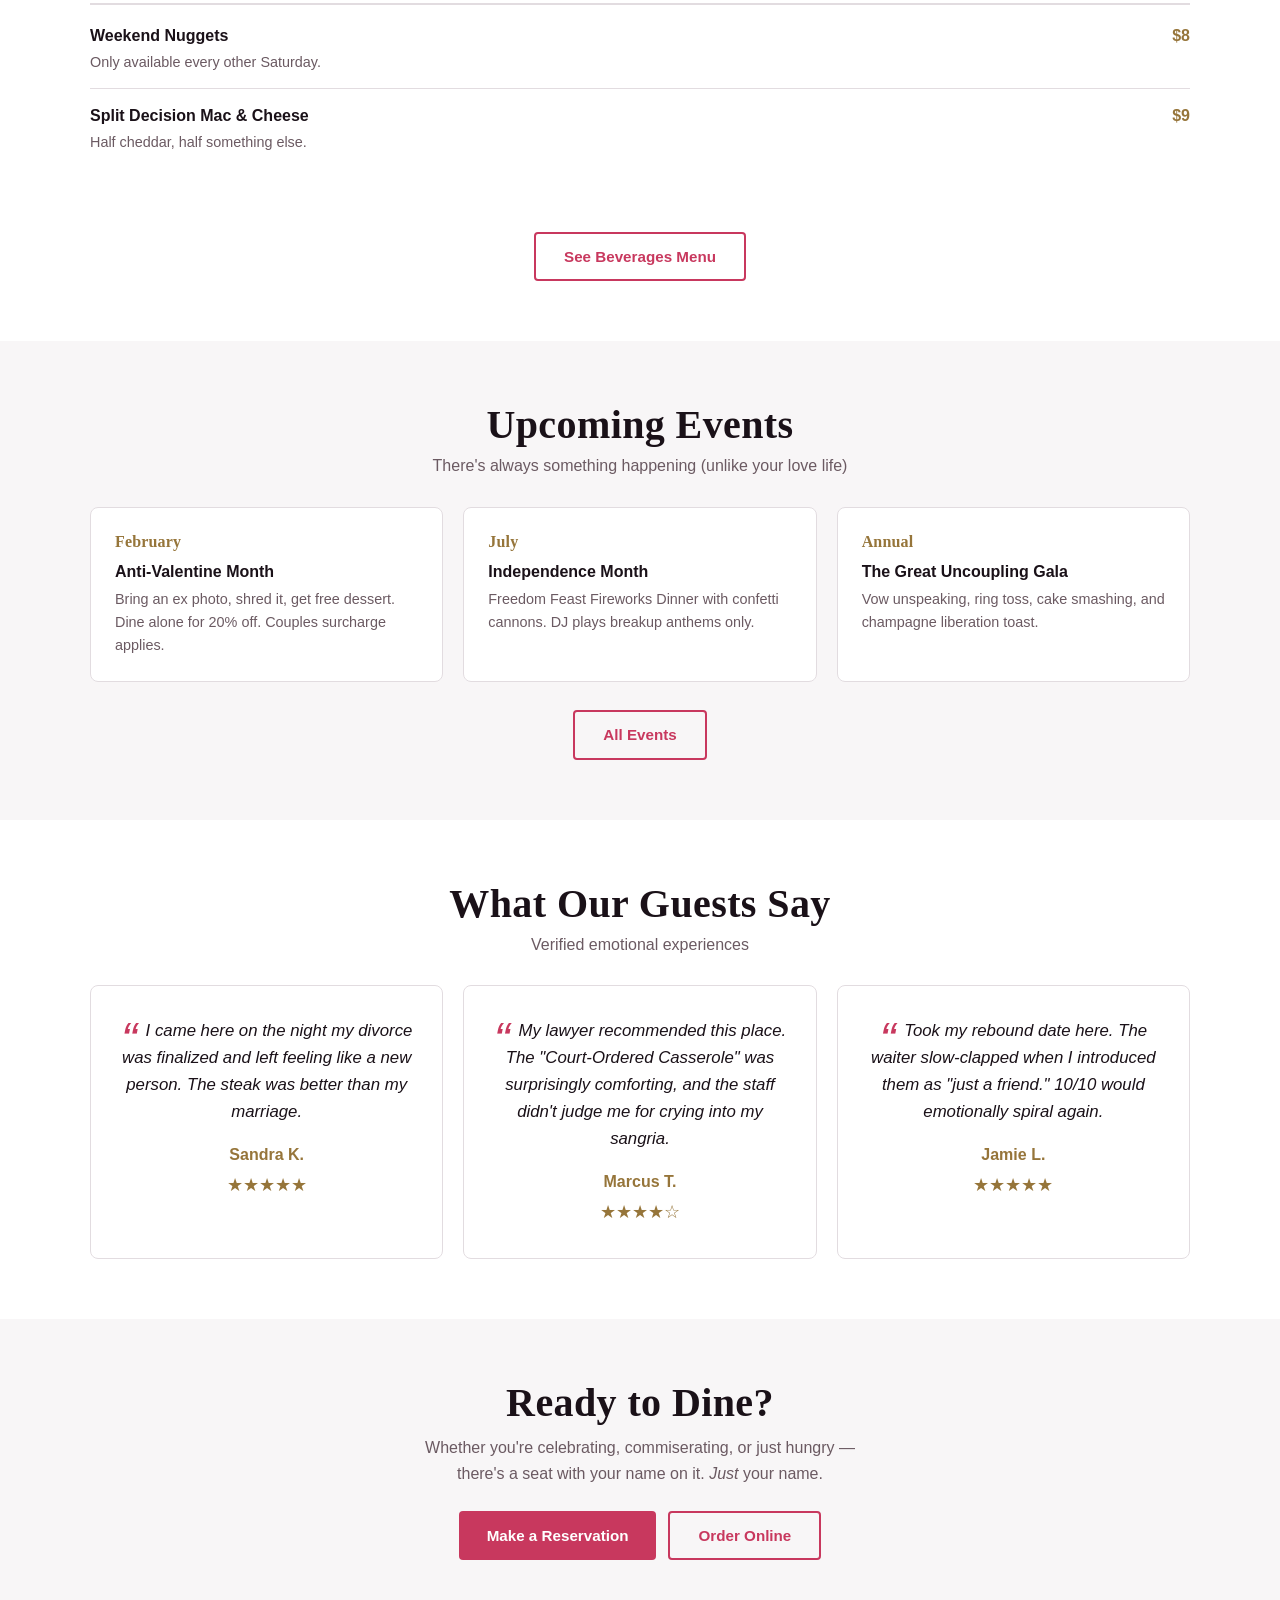
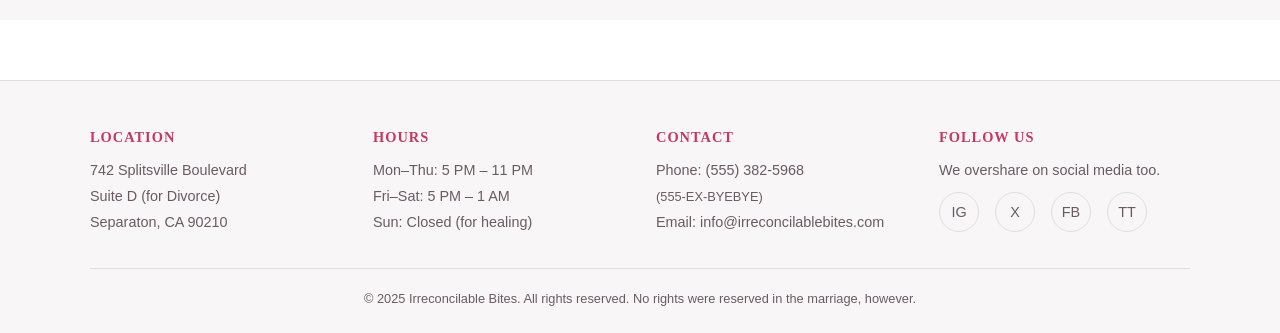
==== commit 792637f4: "Remove emojis from titles/headers and reduce hero height by 40% Strip emoji HTML entities from menu " ====
--- a/index.html
+++ b/index.html
@@ -92,7 +92,7 @@
             <div class="menu-sections">
 
               <div class="menu-section">
-                <h3 class="menu-section__title">&#127866; Starters &mdash; Things Fell Apart</h3>
+                <h3 class="menu-section__title">Starters &mdash; Things Fell Apart</h3>
                 <div class="menu-item">
                   <div class="menu-item__info">
                     <p class="menu-item__name">The Silent Treatment Soup</p>
@@ -128,7 +128,7 @@
               </div>
 
               <div class="menu-section">
-                <h3 class="menu-section__title">&#129367; Salads &mdash; Fresh Starts</h3>
+                <h3 class="menu-section__title">Salads &mdash; Fresh Starts</h3>
                 <div class="menu-item">
                   <div class="menu-item__info">
                     <p class="menu-item__name">Single &amp; Ready to Mingle Greens</p>
@@ -156,7 +156,7 @@
               </div>
 
               <div class="menu-section">
-                <h3 class="menu-section__title">&#127828; Mains &mdash; The Split Decision</h3>
+                <h3 class="menu-section__title">Mains &mdash; The Split Decision</h3>
                 <div class="menu-item">
                   <div class="menu-item__info">
                     <p class="menu-item__name">Half-and-Half Burger</p>
@@ -200,7 +200,7 @@
               </div>
 
               <div class="menu-section">
-                <h3 class="menu-section__title">&#127837; Chef's Specials &mdash; Legal Proceedings</h3>
+                <h3 class="menu-section__title">Chef's Specials &mdash; Legal Proceedings</h3>
                 <div class="menu-item">
                   <div class="menu-item__info">
                     <p class="menu-item__name">Court-Ordered Casserole</p>
@@ -228,7 +228,7 @@
               </div>
 
               <div class="menu-section">
-                <h3 class="menu-section__title">&#127856; Desserts &mdash; Sweet Revenge</h3>
+                <h3 class="menu-section__title">Desserts &mdash; Sweet Revenge</h3>
                 <div class="menu-item">
                   <div class="menu-item__info">
                     <p class="menu-item__name">Custody Battle Brownie</p>
@@ -264,7 +264,7 @@
               </div>
 
               <div class="menu-section">
-                <h3 class="menu-section__title">&#128104;&zwj;&#9878;&zwj; Kids Menu &mdash; Joint Custody Combos</h3>
+                <h3 class="menu-section__title">Kids Menu &mdash; Joint Custody Combos</h3>
                 <div class="menu-item">
                   <div class="menu-item__info">
                     <p class="menu-item__name">Weekend Nuggets</p>
@@ -293,7 +293,7 @@
             <div class="menu-sections">
 
               <div class="menu-section">
-                <h3 class="menu-section__title">&#127866; Starters &mdash; Things Fell Apart</h3>
+                <h3 class="menu-section__title">Starters &mdash; Things Fell Apart</h3>
                 <div class="menu-item">
                   <div class="menu-item__info">
                     <p class="menu-item__name">The Silent Treatment Soup</p>
@@ -329,7 +329,7 @@
               </div>
 
               <div class="menu-section">
-                <h3 class="menu-section__title">&#129367; Salads &mdash; Fresh Starts</h3>
+                <h3 class="menu-section__title">Salads &mdash; Fresh Starts</h3>
                 <div class="menu-item">
                   <div class="menu-item__info">
                     <p class="menu-item__name">Single &amp; Ready to Mingle Greens</p>
@@ -357,7 +357,7 @@
               </div>
 
               <div class="menu-section">
-                <h3 class="menu-section__title">&#127828; Mains &mdash; The Split Decision</h3>
+                <h3 class="menu-section__title">Mains &mdash; The Split Decision</h3>
                 <div class="menu-item">
                   <div class="menu-item__info">
                     <p class="menu-item__name">Half-and-Half Burger</p>
@@ -401,7 +401,7 @@
               </div>
 
               <div class="menu-section">
-                <h3 class="menu-section__title">&#127837; Chef's Specials &mdash; Legal Proceedings</h3>
+                <h3 class="menu-section__title">Chef's Specials &mdash; Legal Proceedings</h3>
                 <div class="menu-item">
                   <div class="menu-item__info">
                     <p class="menu-item__name">Court-Ordered Casserole</p>
@@ -429,7 +429,7 @@
               </div>
 
               <div class="menu-section">
-                <h3 class="menu-section__title">&#127856; Desserts &mdash; Sweet Revenge</h3>
+                <h3 class="menu-section__title">Desserts &mdash; Sweet Revenge</h3>
                 <div class="menu-item">
                   <div class="menu-item__info">
                     <p class="menu-item__name">Custody Battle Brownie</p>
@@ -465,7 +465,7 @@
               </div>
 
               <div class="menu-section">
-                <h3 class="menu-section__title">&#128104;&zwj;&#9878;&zwj; Kids Menu &mdash; Joint Custody Combos</h3>
+                <h3 class="menu-section__title">Kids Menu &mdash; Joint Custody Combos</h3>
                 <div class="menu-item">
                   <div class="menu-item__info">
                     <p class="menu-item__name">Weekend Nuggets</p>
--- a/css/styles.css
+++ b/css/styles.css
@@ -1,30 +1,30 @@
 /* ===================================================
    Irreconcilable Bites — Global Stylesheet
-   Mobile-first, CSS custom properties, dark & classy
+   Mobile-first, CSS custom properties, elegant & refined
    =================================================== */
 
 /* --- CSS Variables / Theme --- */
 :root {
-  --color-bg: #1a1118;
-  --color-bg-alt: #241920;
-  --color-surface: #2e2028;
-  --color-surface-hover: #3a2a33;
-  --color-border: #4a3040;
-  --color-text: #f0e6eb;
-  --color-text-muted: #a8929c;
+  --color-bg: #ffffff;
+  --color-bg-alt: #f8f6f7;
+  --color-surface: #ffffff;
+  --color-surface-hover: #f2eff0;
+  --color-border: #e2dce0;
+  --color-text: #1a1118;
+  --color-text-muted: #6b5a62;
   --color-accent: #c8385e;
-  --color-accent-hover: #e0476f;
-  --color-accent-glow: rgba(200, 56, 94, 0.25);
-  --color-gold: #d4a855;
+  --color-accent-hover: #a82d4d;
+  --color-accent-glow: rgba(200, 56, 94, 0.08);
+  --color-gold: #96753a;
   --color-success: #5cb85c;
   --font-heading: 'Georgia', 'Times New Roman', serif;
   --font-body: -apple-system, BlinkMacSystemFont, 'Segoe UI', Roboto, 'Helvetica Neue', Arial, sans-serif;
   --max-width: 1140px;
   --nav-height: 64px;
-  --radius: 8px;
-  --radius-lg: 12px;
-  --shadow: 0 4px 24px rgba(0,0,0,.4);
-  --shadow-sm: 0 2px 8px rgba(0,0,0,.3);
+  --radius: 4px;
+  --radius-lg: 8px;
+  --shadow: 0 4px 24px rgba(0,0,0,.08);
+  --shadow-sm: 0 2px 8px rgba(0,0,0,.06);
   --transition: .25s ease;
 }
 
@@ -82,8 +82,9 @@
   font-family: var(--font-heading);
   line-height: 1.2;
   color: var(--color-text);
-}
-h1 { font-size: clamp(2rem, 5vw, 3.5rem); }
+  letter-spacing: .01em;
+}
+h1 { font-size: clamp(2rem, 5vw, 3.5rem); letter-spacing: .02em; }
 h2 { font-size: clamp(1.5rem, 4vw, 2.5rem); }
 h3 { font-size: clamp(1.2rem, 3vw, 1.6rem); }
 
@@ -171,7 +172,7 @@
   position: sticky;
   top: 0;
   z-index: 1000;
-  background: rgba(26, 17, 24, .92);
+  background: rgba(255, 255, 255, .92);
   backdrop-filter: blur(12px);
   -webkit-backdrop-filter: blur(12px);
   border-bottom: 1px solid var(--color-border);
@@ -291,16 +292,16 @@
 
 /* --- Hero --- */
 .hero {
-  min-height: calc(85vh - var(--nav-height));
+  min-height: calc(51vh - var(--nav-height));
   display: flex;
   align-items: center;
   justify-content: center;
   text-align: center;
-  padding: 60px 20px;
+  padding: 36px 20px;
   position: relative;
   background:
     radial-gradient(ellipse at 30% 20%, var(--color-accent-glow) 0%, transparent 50%),
-    radial-gradient(ellipse at 70% 80%, rgba(212, 168, 85, .08) 0%, transparent 50%),
+    radial-gradient(ellipse at 70% 80%, rgba(150, 117, 58, .04) 0%, transparent 50%),
     var(--color-bg);
 }
 
@@ -341,7 +342,7 @@
 }
 .card:hover {
   border-color: var(--color-accent);
-  box-shadow: 0 0 0 1px var(--color-accent), var(--shadow);
+  box-shadow: 0 0 0 1px var(--color-accent), 0 8px 32px rgba(200, 56, 94, .08);
 }
 
 /* --- Grid Layouts --- */
@@ -504,6 +505,7 @@
   background: #fff;
   border-radius: 50%;
   transition: transform var(--transition);
+  box-shadow: 0 1px 3px rgba(0,0,0,.2);
 }
 .toggle-switch input:checked + .toggle-switch__slider {
   background: var(--color-accent);
@@ -647,8 +649,8 @@
 .annual-event {
   margin-top: 40px;
   padding: 32px;
-  background: linear-gradient(135deg, var(--color-surface), var(--color-bg-alt));
-  border: 2px solid var(--color-gold);
+  background: var(--color-bg-alt);
+  border: 1px solid var(--color-border);
   border-radius: var(--radius-lg);
   text-align: center;
 }
@@ -863,7 +865,7 @@
   border-radius: 50%;
   transition: all var(--transition);
 }
-.modal__close:hover { color: var(--color-text); background: var(--color-surface-hover); }
+.modal__close:hover { color: var(--color-text); background: var(--color-bg-alt); }
 
 .modal__icon {
   font-size: 3rem;
@@ -897,7 +899,7 @@
 .reservation-form select {
   width: 100%;
   padding: 10px 14px;
-  background: var(--color-bg);
+  background: var(--color-bg-alt);
   border: 1px solid var(--color-border);
   border-radius: var(--radius);
   color: var(--color-text);
@@ -987,8 +989,8 @@
 }
 .footer-social a:hover {
   border-color: var(--color-accent);
-  color: var(--color-accent);
-  background: var(--color-accent-glow);
+  color: #fff;
+  background: var(--color-accent);
 }
 
 .footer-bottom {
